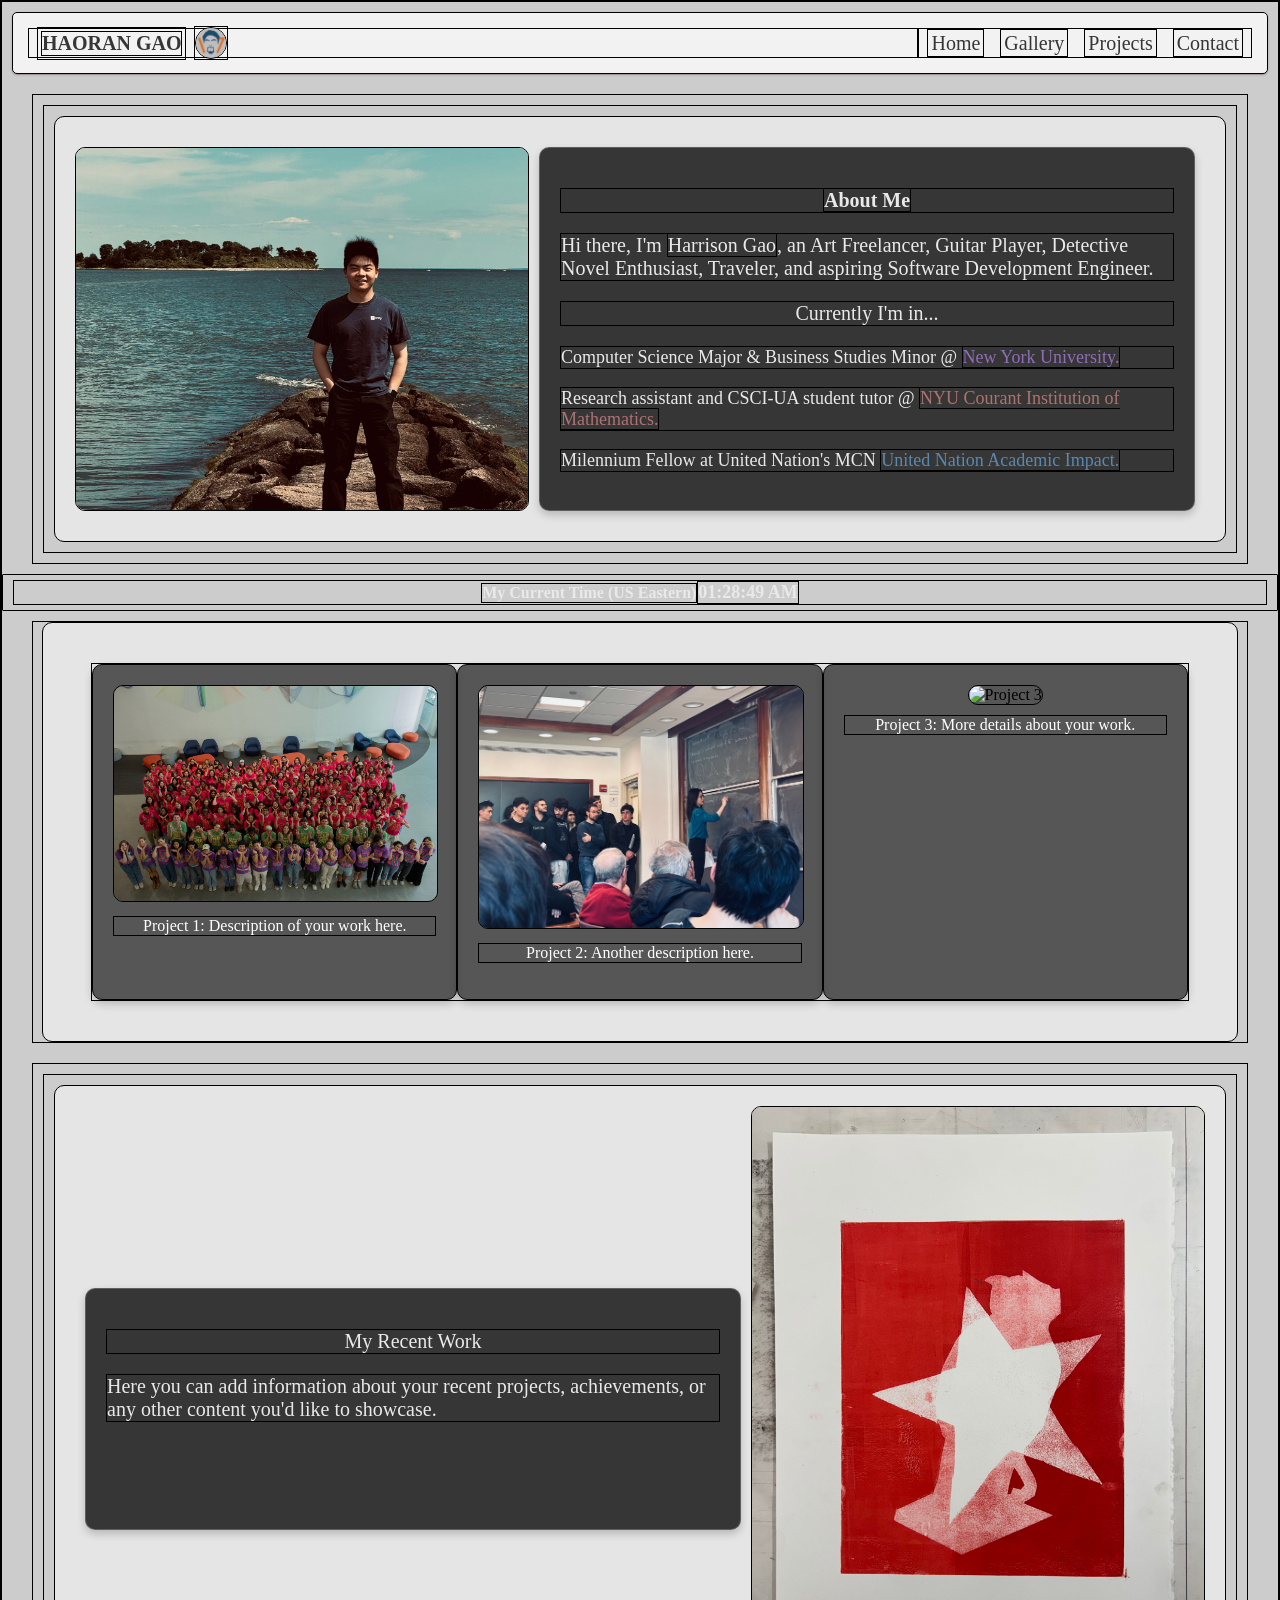
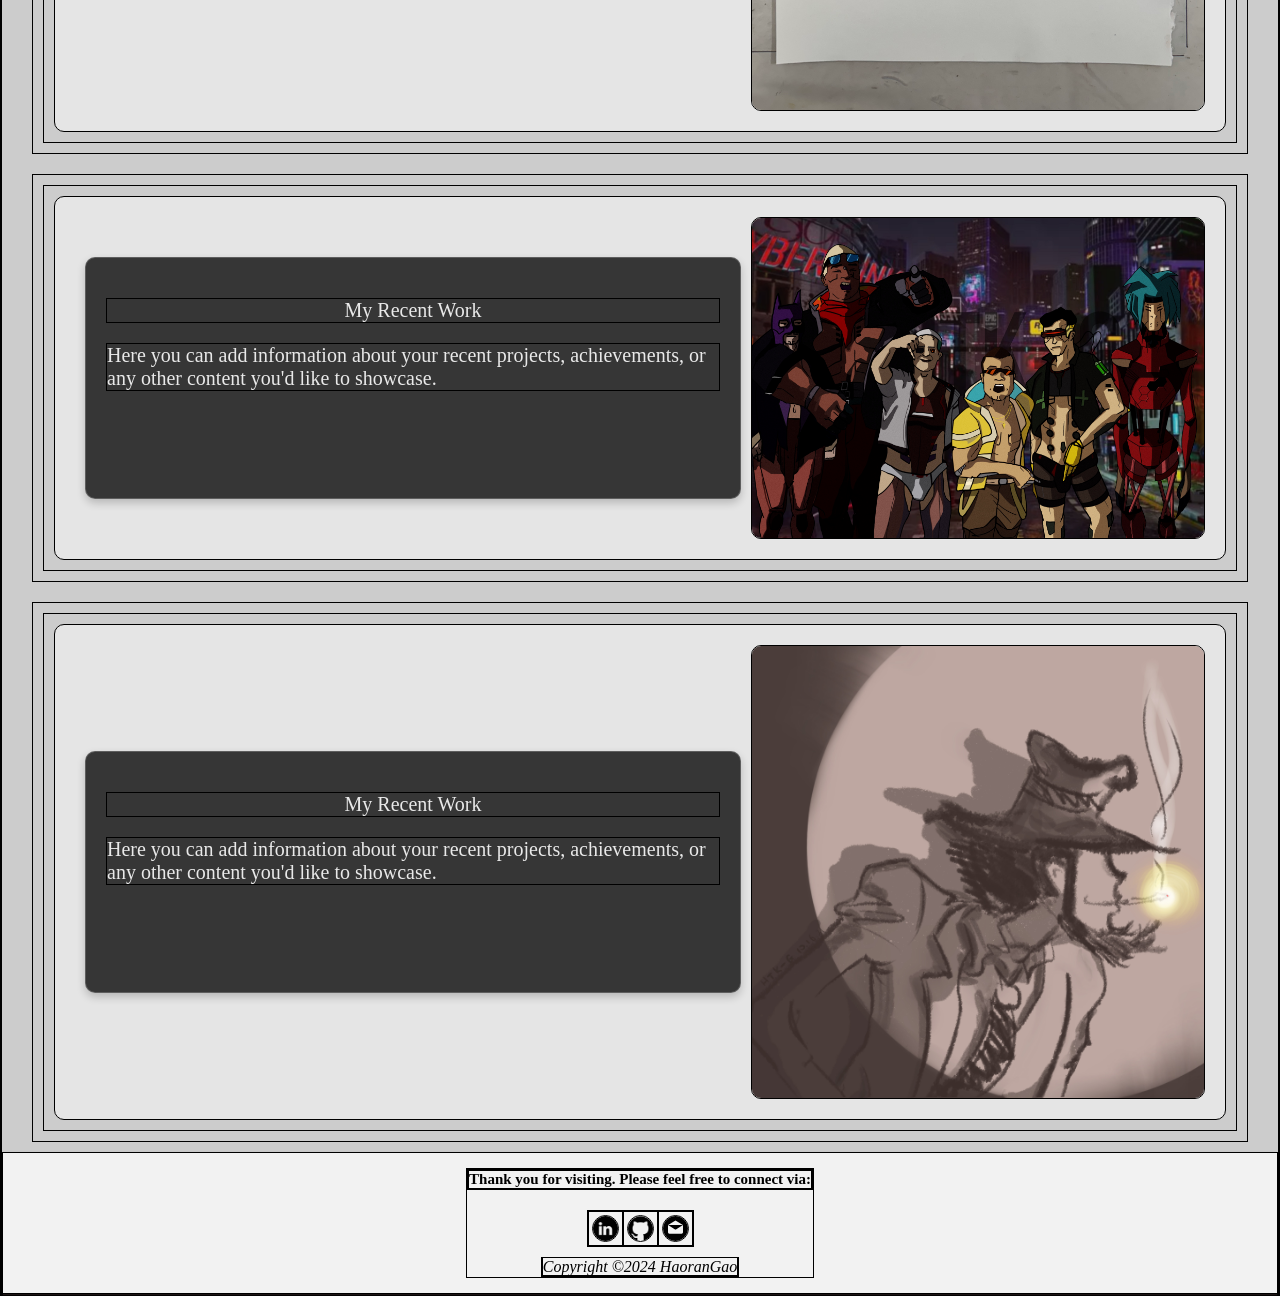
==== index.html @ ced47482 "first commit" ====
<!DOCTYPE html>
<html lang="en">
  <head>
    <meta charset="UTF-8" />
    <meta name="viewport" content="width=device-width, initial-scale=1.0" />
    <meta
      name="description"
      content="Explore the portfolio of Haoran Gao, a designer, developer, and artist with a passion for innovation and creativity."
    />
    <meta
      name="keywords"
      content="Haoran Gao, Web Design, Developer, Portfolio, Art, Technology"
    />
    <meta name="author" content="Harrison Gao" />
    <meta name="robots" content="index, follow" />
    <!-- Tells Google to index this page -->
    <title>HTK·浩然</title>
    <link rel="icon" href="assets/images/favicon.ico" />
    <link rel="stylesheet" href="CSS/style.css" />
    <script src="js/script.js" defer></script>
    <script type="application/ld+json">
      {
        "@context": "https://schema.org",
        "@type": "Person",
        "name": "Haoran Gao",
        "jobTitle": "Web Developer & Designer",
        "url": "https://yourwebsite.com",
        "sameAs": [
          "https://www.linkedin.com/in/harrisongao/",
          "https://github.com/HTK-G"
        ]
      }
    </script>
  </head>

  <!-- 网站主体，我用flex box来设计的，整体为 column排列 -->
  <body>
    <!-- 导航栏 -->
    <header class="flex topBar base shadow">
      <!-- profile picture + logo -->
      <div
        class="flex home"
        style="justify-content: flex-start; align-items: center"
      >
        <a class="nav mgr8 mgl8" href="index.html"><b>HAORAN GAO </b></a>
        <a href="index.html"
          ><img
            class="topIcon flex1"
            src="assets/images/logos/Navy.png"
            alt="HaoranGao Logo"
        /></a>
      </div>
      <!-- Navigation links -->
      <div class="hamburger" onclick="toggleMenu()">
        <span></span>
        <span></span>
        <span></span>
      </div>
      <div class="nav-links">
        <a class="nav mgl8 mgr8" href="index.html">Home</a>
        <!-- <a class="nav mgl8 mgr8" href="about.html">About</a> -->
        <a class="nav mgl8 mgr8" href="gallery.html">Gallery</a>
        <a class="nav mgl8 mgr8" href="project.html">Projects</a>
        <a class="nav mgl8 mgr8" onclick="location.href='#contact'">Contact</a>
      </div>
    </header>

    <!-- 主内容 -->
    <section class="flex1 content column" style="margin: 10px 30px 10px 30px">
      <!--横向列表-->
      <!-- Profile -->
      <div class="content-wrapper">
        <div class="profile-box" style="margin: 10px 10px; align-items: center">
          <img
            src="assets/images/profile_pictures/profileWarm.jpeg"
            alt="Harrison's Handsome Profile Photo"
            style=""
            loading="lazy"
          />

          <div
            class="text-box contentBase display shadow mgt8"
            style="background-color: rgba(45, 45, 45, 0.95)"
          >
            <p style="font-family: garamond; text-align: center">
              <strong>About Me</strong>
            </p>
            <p style="font-family: 'Times New Roman', Times, serif">
              Hi there, I'm
              <span style="font-family: cursive">Harrison Gao</span>, an Art
              Freelancer, Guitar Player, Detective Novel Enthusiast, Traveler,
              and aspiring Software Development Engineer.
            </p>
            <p style="font-family: garamond; text-align: center">
              Currently I'm in...
            </p>
            <p
              style="
                font-family: 'Times New Roman', Times, serif;
                font-size: 18px;
              "
            >
              Computer Science Major & Business Studies Minor @
              <a
                href="https://cs.nyu.edu/home/index.html"
                style="
                  color: rgba(197, 143, 255, 0.622);
                  font-family: Garamond;
                  text-decoration: none;
                "
                target="_blank"
                >New York University.</a
              >
            </p>
            <p
              style="
                font-family: 'Times New Roman', Times, serif;
                font-size: 18px;
              "
            >
              Research assistant and CSCI-UA student tutor @
              <a
                href="https://cims.nyu.edu/dynamic/"
                style="
                  color: rgba(245, 151, 151, 0.622);
                  font-family: Garamond;
                  text-decoration: none;
                "
                target="_blank"
                >NYU Courant Institution of Mathematics.</a
              >
            </p>
            <p
              style="
                font-family: 'Times New Roman', Times, serif;
                font-size: 18px;
              "
            >
              Milennium Fellow at United Nation's MCN
              <a
                href="https://www.millenniumfellows.org/fellow/2024/nyu/haoran-gao"
                style="
                  color: rgba(107, 188, 251, 0.623);
                  font-family: Garamond;
                  text-decoration: none;
                "
                target="_blank"
                >United Nation Academic Impact.</a
              >
            </p>
          </div>
        </div>
      </div>
    </section>
    <!-- 我的时间显示 -->
    <section class="time-section">
      <p>
        <strong>My Current Time (US Eastern)</strong>
        <span id="current-time"> Loading...</span>
      </p>
    </section>
    <!-- 横向展示 -->
    <section class="flex1 content column" style="margin: 10px 30px 10px 30px">
      <div
        class="content-wrapper flex"
        style="
          width: 95%;
          max-width: 1200px;
          margin: 0 auto;
          padding: 20px;
          background-color: rgba(255, 255, 255, 0.5);
          border-radius: 10px;
        "
      >
        <div class="three-section-container">
          <div class="section-box">
            <img src="assets/images/projects/IMG_2985.JPG" alt="Project 1" />
            <p>Project 1: Description of your work here.</p>
          </div>
          <div class="section-box">
            <img src="assets/images/projects/IMG_6498.jpeg" alt="Project 2" />
            <p>Project 2: Another description here.</p>
          </div>
          <div class="section-box">
            <img
              src="assets/images/profile_pictures/IMG_5471.jpeg"
              alt="Project 3"
            />
            <p>Project 3: More details about your work.</p>
          </div>
        </div>
      </div>
    </section>

    <section class="flex1 content column" style="margin: 10px 30px 10px 30px">
      <!-- New flex box -->
      <div class="content-wrapper">
        <div class="profile-box" style="margin: 10px 10px; align-items: center">
          <div
            class="contentBase display shadow mgt8"
            style="background-color: rgba(45, 45, 45, 0.95)"
          >
            <p style="font-family: garamond; text-align: center">
              My Recent Work
            </p>
            <p style="font-family: 'Times New Roman', Times, serif">
              Here you can add information about your recent projects,
              achievements, or any other content you'd like to showcase.
            </p>
          </div>
          <img
            src="assets/images/artwork/IMG_6521.jpeg"
            alt="Project Image"
            style="order: 2"
          />
          <!-- /* This puts the image on the right side */  -->
        </div>
      </div>
    </section>

    <section class="flex1 content column" style="margin: 10px 30px 10px 30px">
      <!-- New flex box -->
      <div class="content-wrapper">
        <div class="profile-box" style="margin: 10px 10px; align-items: center">
          <div
            class="contentBase display shadow mgt8"
            style="background-color: rgba(45, 45, 45, 0.95)"
          >
            <p style="font-family: garamond; text-align: center">
              My Recent Work
            </p>
            <p style="font-family: 'Times New Roman', Times, serif">
              Here you can add information about your recent projects,
              achievements, or any other content you'd like to showcase.
            </p>
          </div>
          <img
            src="assets/images/artwork/《赛博贵物：狠活行者》.jpg"
            alt="Project Image"
            style="order: 2"
          />
          <!-- /* This puts the image on the right side */  -->
        </div>
      </div>
    </section>

    <section class="flex1 content column" style="margin: 10px 30px 10px 30px">
      <!-- New flex box -->
      <div class="content-wrapper">
        <div class="profile-box" style="margin: 10px 10px; align-items: center">
          <div
            class="contentBase display shadow mgt8"
            style="background-color: rgba(45, 45, 45, 0.95)"
          >
            <p style="font-family: garamond; text-align: center">
              My Recent Work
            </p>
            <p style="font-family: 'Times New Roman', Times, serif">
              Here you can add information about your recent projects,
              achievements, or any other content you'd like to showcase.
            </p>
          </div>
          <img
            src="assets/images/artwork/Romantic.jpg"
            alt="Project Image"
            style="order: 2"
          />
          <!-- /* This puts the image on the right side */  -->
        </div>
      </div>
    </section>

    <!-- bottom display area -->
    <section
      class="flex1 flex footer base shadow"
      style="border-radius: 0; height: 100px; justify-content: center"
      id="contact"
    >
      <!-- 底部栏中间区 -->
      <div
        class="flex column"
        style="justify-content: center; align-items: center"
      >
        <div class="flex" style="align-self: center; margin-bottom: 10px">
          <b style="font-size: 15px"
            >Thank you for visiting. Please feel free to connect via:</b
          >
        </div>
        <!-- profile picture + logo -->
        <div
          class="flex"
          style="justify-content: center; align-items: center; margin: 10px"
        >
          <a
            style="display: inline-block"
            href="https://www.linkedin.com/in/harrisongao/"
            target="_blank"
          >
            <img
              class="flex topIcon"
              style="width: 25px; align-self: center; margin: 3px"
              src="assets/images/icons/linkedin.png"
              alt="a"
            />
          </a>
          <a
            style="display: inline-block"
            href="https://github.com/HTK-G"
            target="_blank"
          >
            <img
              class="flex topIcon"
              style="width: 25px; align-self: center; margin: 3px"
              src="assets/images/icons/github.png"
              alt="a"
            />
          </a>
          <a style="display: inline-block" href="mailto:hg2655@nyu.edu"
            ><img
              class="flex topIcon"
              style="width: 25px; align-self: center; margin: 3px"
              src="assets/images/icons/email.svg"
              alt="email"
          /></a>
        </div>
        <div><i>Copyright ©2024 HaoranGao</i></div>
      </div>
    </section>

    <!-- Add this script at the end of the body tag -->
  </body>
</html>
---- CSS/style.css ----
/*  */
    * {
    border: 1px black solid;
    }

    /* GLOBAL STYLES
      These affect the entire website:
      - Sets up the background image
      - Makes sure the page takes up full height
      - Sets basic background color */
    body {

        display: flex;
        flex-direction: column;
        background-image: url("../assets/images/backgroundImages/blackGrey.jpg");
        background-color: rgb(0,0,0, 0.2);
        background-blend-mode: overlay;
        background-size: cover;
        background-attachment: fixed;
        margin: 0;
        padding: 0;
        display: flex;
        flex-direction: column;
        min-height: 100vh;
    }
    /* FOOTER STYLES
    Bottom section of the page:
    - Container sizing
    - Positioning
    - Spacing for footer content */
    .footer {
        padding: 15px; /* Reduced from 30px */
        height: 86px; /* Reduced by 14% from original 100px */
        z-index: 1;
        margin-top: auto;
    }

    .flex {
      display: flex;
    }

    .flex1 {
      flex: 1;
    }

    .column {
      flex-direction: column;
    }

    .topBar {
      margin-top: 25px auto;
      margin: 10px;
      padding: 15px;
      height: 30px;
      z-index: 2;
      border-radius: 10px;
    }

    .topBar::-webkit-scrollbar {
      display: none;
    }

    .topIcon {
      display: flex;
      align-self: center;
      width: 30px;
      border-radius: 50px;
    }

    .mgl8 {
      margin-left: 8px;
    }

    .mgr8 {
      margin-right: 8px;
    }

    .nav {
      display: flex;
      text-decoration: none;
      align-items: center;
      color: rgb(54, 54, 54);
      font-size: 20px;
      padding: 3px;
      font-family: rubik;
    }

    .nav:hover {
      color: #e7e7e7;
      background-color: rgb(56, 56, 56);
      border-radius: 5px;
    }

    .home {
      flex: 1;
      text-decoration: none;
      align-items: center;
    }

    /* MAIN CONTENT AREA STYLES
      Styles for the main page content:
      - Content container
      - Display cards
      - Scrolling behavior */
    .content::-webkit-scrollbar {
      display: none;
    }

    .shadow {
      box-shadow: rgba(144, 103, 103, 0.2) 0px 2px 1px -1px,
        rgb(0 0 0/14%) 0px 1px 1px 0px, rgb(0 0 0/12%) 0px 1px 3px 0px;
    }

    .base {
      background-color: rgba(255, 255, 255, 0.74);
      border-radius: 5px;
    }
    .contentBase {
      background-color: rgba(255, 255, 255, 0.5);
      border-radius: 5px;
    }

    .display {
      margin: 10px;
    }

    /* Profile Section Fixes */
    .content-wrapper {
      display: flex;
      justify-content: center;
      align-items: center;
      height: auto; /* Allow it to grow */
      margin: 10px; /* Adjust the margin as needed */
    }

    .profile-box {
        display: flex;
        align-items: center;
        justify-content: space-between;
        width: 95%;
        max-width: 1200px;
        margin: 0 auto;
        padding: 20px;
        background-color: rgba(255, 255, 255, 0.5);
        border-radius: 10px;
    }
    
    .profile-box img {
        width: 40%; /* 4:6 ratio */
        border-radius: 10px;
    }
    
    .profile-box .text-box {
        width: 60%; /* 4:6 ratio */
        padding: 20px;
        background-color: rgba(50, 50, 50, 0.8);
        color: white;
        border-radius: 10px;
        border: 1px solid rgba(255, 255, 255, 0.2);
        box-shadow: 0 4px 8px rgba(0, 0, 0, 0.2);
    }
    

    .profile-box div {
      flex-grow: 1;
      padding: 20px;
      background-color: rgba(50, 50, 50, 0.8);
      color: white;
      border-radius: 10px;
      border: 1px solid rgba(255, 255, 255, 0.2);
      box-shadow: 0 4px 8px rgba(0, 0, 0, 0.2);
      min-height: 200px;
      text-align: left;
    }

    .profile-box p {
      color: rgb(233, 233, 233);
      font-family: Arial, sans-serif;
      font-size: 20px;
    }

    /* Media Queries */
    @media (max-width: 768px) {
      .profile-box {
        flex-direction: column;
        width: 100%;
      }

      .profile-box img {
        width: 45vw;
        margin-right: 5px;
        margin-bottom: 5px;
      }

      .profile-box div {
        padding: 10px;
        text-align: center;
      }

      .profile-box p {
        font-size: 4vw;
      }
    }

    /* Hamburger Menu Styles */
    .hamburger {
      display: none;
      flex-direction: column;
      cursor: pointer;
      padding: 5px;
      margin-right: 15px;
    }

    .hamburger span {
      background: #363636;
      height: 3px;
      width: 25px;
      margin: 2px 0;
      border-radius: 2px;
      transition: all 0.3s ease;
    }

    .nav-links {
      display: flex;
      transition: all 0.3s ease-in-out;
    }

    /* Mobile Responsive Styles */
    /* HAMBURGER MENU STYLES
      Mobile navigation controls:
      - The three-line menu icon
      - Animation for menu open/close
      - Dropdown menu appearance */
    @media screen and (max-width: 768px) {
      .hamburger {
        display: flex;
      }

      .nav-links {
        display: none;
        position: absolute;
        top: 60px;
        right: 10px;
        flex-direction: column;
        background: rgba(255, 255, 255, 0.95);
        padding: 10px;
        border-radius: 5px;
        box-shadow: 0 2px 5px rgba(0, 0, 0, 0.2);
      }

      .nav-links.active {
        display: flex;
      }

      .nav-links a {
        margin: 5px 0;
      }

      /* Animation for hamburger menu */
      .hamburger.active span:nth-child(1) {
        transform: rotate(45deg) translate(5px, 5px);
      }

      .hamburger.active span:nth-child(2) {
        opacity: 0;
      }

      .hamburger.active span:nth-child(3) {
        transform: rotate(-45deg) translate(5px, -5px);
      }
    }



    .three-section-container {
        display: flex;
        justify-content: space-between;
        width: 95%;
        max-width: 1200px;
        margin: 20px auto;
    }
    
    .section-box {
        width: 32%; /* Evenly distributed in the row */
        background-color: rgba(50, 50, 50, 0.8);
        padding: 20px;
        text-align: center;
        border-radius: 10px;
        box-shadow: 0 4px 8px rgba(0, 0, 0, 0.2);
    }
    
    .section-box img {
        width: 100%;
        max-width: 100%;
        height: auto;
        border-radius: 10px;
    }
    
    .section-box p {
        margin-top: 10px;
        font-size: 16px;
        color: #fff;
    }


/* Time display */
    .time-section {
        text-align: center;
        padding: 5px 10px;
        margin-top: 0px;
        border-radius: 1px;
        color: rgb(233, 233, 233);
        font-size: 18px;
    }
    .time-section p {
        display: flex;
        align-items: center;
        justify-content: center;
        font-size: 16px;
        margin: 0;
    }
    
    #current-time {
        font-size: 18px;
        font-weight: bold;
    }
    
    img {
        max-width: 100%; /* Prevent oversized images */
        height: auto;
    }
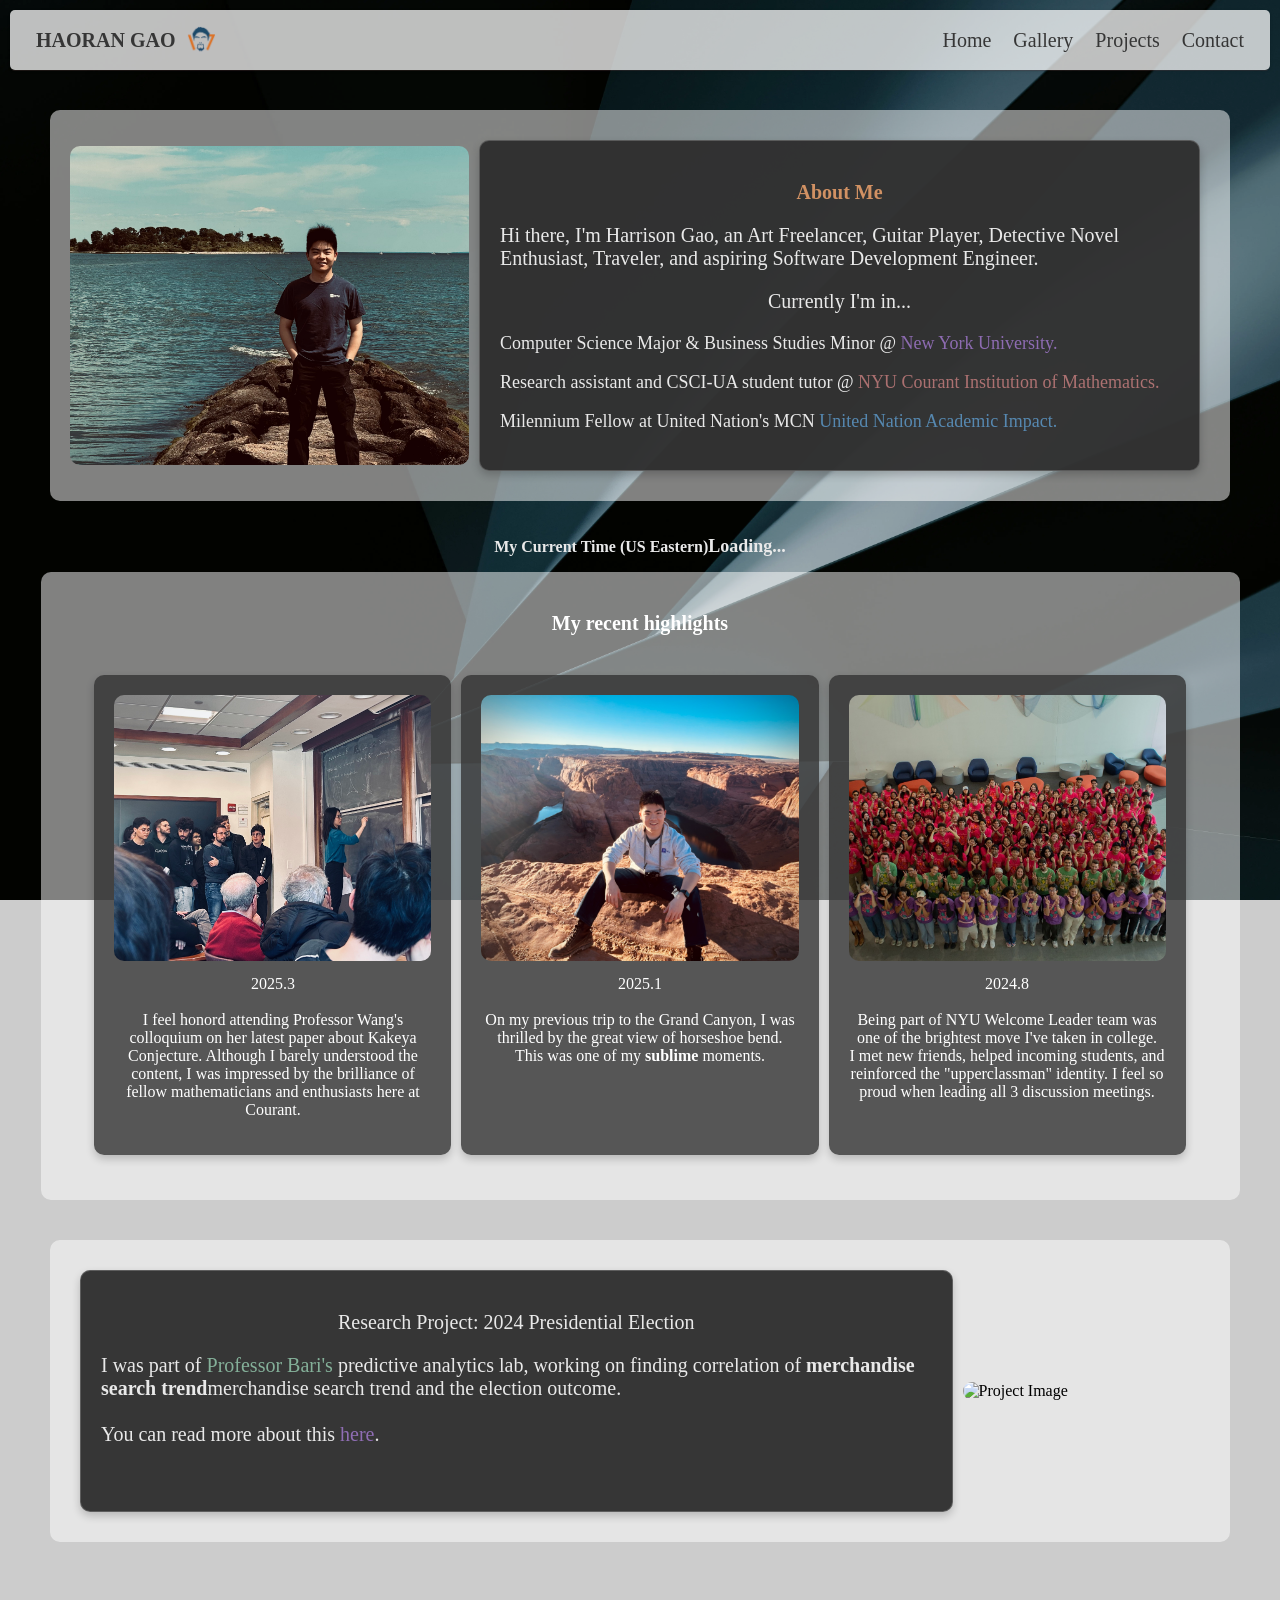
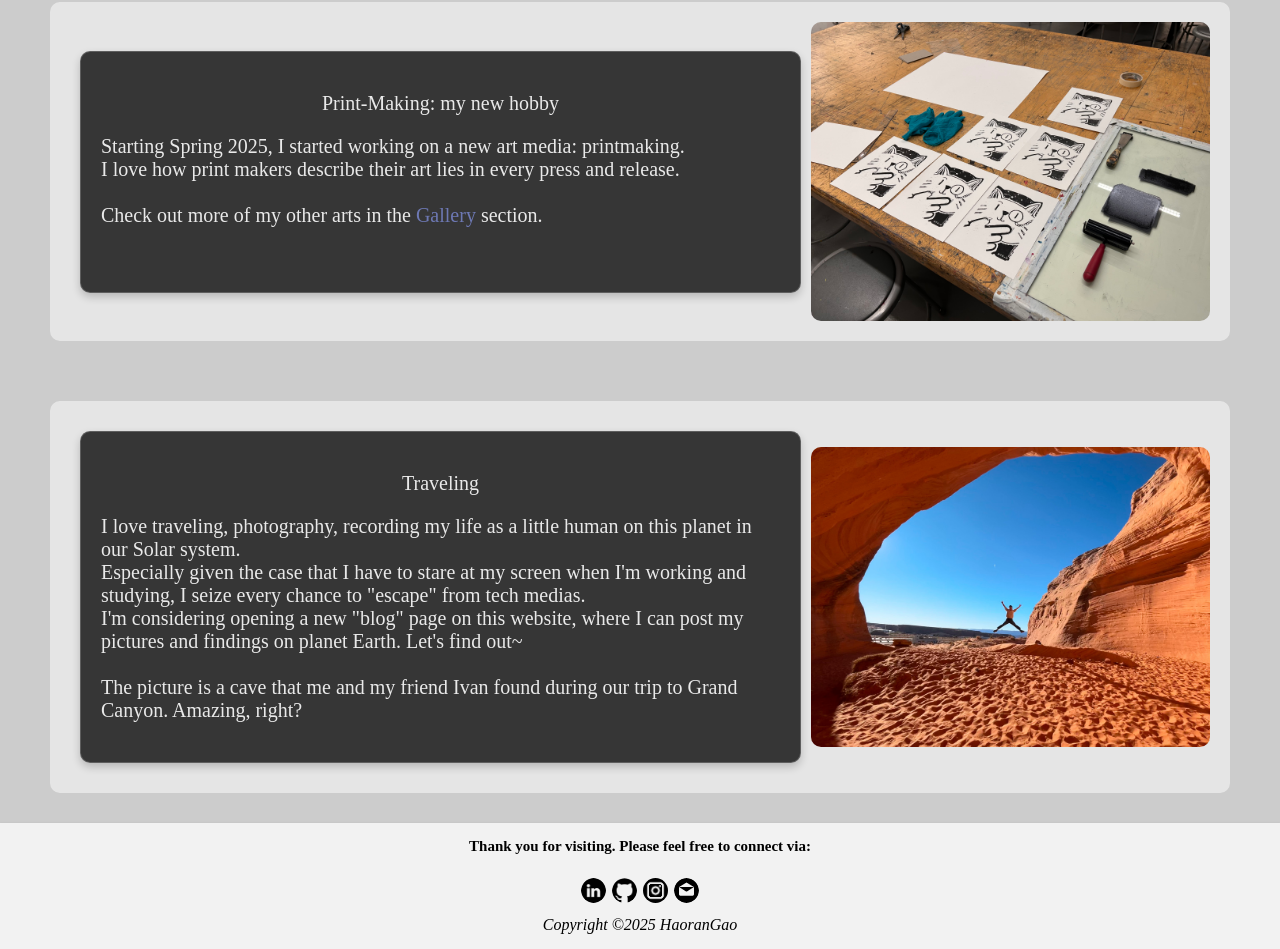
==== commit 5dd9cb59: "initial commit" ====
--- a/index.html
+++ b/index.html
@@ -14,21 +14,26 @@
     <meta name="author" content="Harrison Gao" />
     <meta name="robots" content="index, follow" />
     <!-- Tells Google to index this page -->
-    <title>HTK·浩然</title>
+    <title>Harrison高</title>
     <link rel="icon" href="assets/images/favicon.ico" />
     <link rel="stylesheet" href="CSS/style.css" />
-    <script src="js/script.js" defer></script>
+    <script src="script.js" defer></script>
+
     <script type="application/ld+json">
       {
         "@context": "https://schema.org",
         "@type": "Person",
-        "name": "Haoran Gao",
+        "name": "Harrison Gao",
         "jobTitle": "Web Developer & Designer",
         "url": "https://yourwebsite.com",
         "sameAs": [
           "https://www.linkedin.com/in/harrisongao/",
-          "https://github.com/HTK-G"
-        ]
+          "https://github.com/HTK-G",
+          "https://www.instagram.com/htk_harrison/"
+        ],
+        "alumniOf": "New York University",
+        "knowsAbout": ["Web Development", "Design", "Programming", "Art"],
+        "image": "https://yourwebsite.com/assets/images/profile_pictures/profileWarm.jpeg"
       }
     </script>
   </head>
@@ -67,8 +72,7 @@
 
     <!-- 主内容 -->
     <section class="flex1 content column" style="margin: 10px 30px 10px 30px">
-      <!--横向列表-->
-      <!-- Profile -->
+      <!-- 大Profile -->
       <div class="content-wrapper">
         <div class="profile-box" style="margin: 10px 10px; align-items: center">
           <img
@@ -82,7 +86,13 @@
             class="text-box contentBase display shadow mgt8"
             style="background-color: rgba(45, 45, 45, 0.95)"
           >
-            <p style="font-family: garamond; text-align: center">
+            <p
+              style="
+                font-family: garamond;
+                text-align: center;
+                color: rgb(209, 145, 99);
+              "
+            >
               <strong>About Me</strong>
             </p>
             <p style="font-family: 'Times New Roman', Times, serif">
@@ -159,39 +169,51 @@
         <span id="current-time"> Loading...</span>
       </p>
     </section>
+
     <!-- 横向展示 -->
     <section class="flex1 content column" style="margin: 10px 30px 10px 30px">
-      <div
-        class="content-wrapper flex"
-        style="
-          width: 95%;
-          max-width: 1200px;
-          margin: 0 auto;
-          padding: 20px;
-          background-color: rgba(255, 255, 255, 0.5);
-          border-radius: 10px;
-        "
-      >
+      <div class="section-wrapper">
+        <p class="highlight-title"><strong>My recent highlights</strong></p>
         <div class="three-section-container">
           <div class="section-box">
-            <img src="assets/images/projects/IMG_2985.JPG" alt="Project 1" />
-            <p>Project 1: Description of your work here.</p>
-          </div>
-          <div class="section-box">
-            <img src="assets/images/projects/IMG_6498.jpeg" alt="Project 2" />
-            <p>Project 2: Another description here.</p>
+            <img src="assets/images/highlights/WangHong.jpeg" alt="Project 1" />
+            <p>
+              2025.3 <br /><br />
+              I feel honord attending Professor Wang's colloquium on her latest
+              paper about Kakeya Conjecture. Although I barely understood the
+              content, I was impressed by the brilliance of fellow
+              mathematicians and enthusiasts here at Courant.
+            </p>
           </div>
           <div class="section-box">
             <img
-              src="assets/images/profile_pictures/IMG_5471.jpeg"
+              src="assets/images/highlights/horseshoeHandsome.jpeg"
+              alt="Project 2"
+            />
+            <p>
+              2025.1 <br /><br />On my previous trip to the Grand Canyon, I was
+              thrilled by the great view of horseshoe bend. <br />
+              This was one of my <strong>sublime</strong> moments.
+            </p>
+          </div>
+          <div class="section-box">
+            <img
+              src="assets/images/highlights/NYUwelcome.jpeg"
               alt="Project 3"
             />
-            <p>Project 3: More details about your work.</p>
-          </div>
-        </div>
-      </div>
-    </section>
-
+            <p>
+              2024.8 <br /><br />
+              Being part of NYU Welcome Leader team was one of the brightest
+              move I've taken in college. <br />
+              I met new friends, helped incoming students, and reinforced the
+              "upperclassman" identity. I feel so proud when leading all 3
+              discussion meetings.
+            </p>
+          </div>
+        </div>
+      </div>
+    </section>
+    <!-- 展示1 -->
     <section class="flex1 content column" style="margin: 10px 30px 10px 30px">
       <!-- New flex box -->
       <div class="content-wrapper">
@@ -201,15 +223,38 @@
             style="background-color: rgba(45, 45, 45, 0.95)"
           >
             <p style="font-family: garamond; text-align: center">
-              My Recent Work
+              Research Project: 2024 Presidential Election
             </p>
             <p style="font-family: 'Times New Roman', Times, serif">
-              Here you can add information about your recent projects,
-              achievements, or any other content you'd like to showcase.
+              I was part of
+              <a
+                href="https://www.anassebari.com/"
+                style="
+                  color: rgba(179, 250, 214, 0.622);
+                  font-family: 'Times New Roman';
+                  text-decoration: none;
+                "
+                target="_blank"
+                >Professor Bari's</a
+              >
+              predictive analytics lab, working on finding correlation of
+              <strong>merchandise search trend</strong>merchandise search trend
+              and the election outcome. <br />
+              <br />You can read more about this
+              <a
+                href="https://www.nyu.edu/about/news-publications/news/2024/october/yard-signs--hats--and-shirts-online-searches-show-division-in-pr.html"
+                style="
+                  color: rgba(197, 143, 255, 0.622);
+                  font-family: 'Times New Roman';
+                  text-decoration: none;
+                "
+                target="_blank"
+                >here</a
+              >.
             </p>
           </div>
           <img
-            src="assets/images/artwork/IMG_6521.jpeg"
+            src="assets/images/highlights/meetingSmile.jpg"
             alt="Project Image"
             style="order: 2"
           />
@@ -217,7 +262,7 @@
         </div>
       </div>
     </section>
-
+    <!-- 展示2 -->
     <section class="flex1 content column" style="margin: 10px 30px 10px 30px">
       <!-- New flex box -->
       <div class="content-wrapper">
@@ -227,15 +272,29 @@
             style="background-color: rgba(45, 45, 45, 0.95)"
           >
             <p style="font-family: garamond; text-align: center">
-              My Recent Work
+              Print-Making: my new hobby
             </p>
             <p style="font-family: 'Times New Roman', Times, serif">
-              Here you can add information about your recent projects,
-              achievements, or any other content you'd like to showcase.
+              Starting Spring 2025, I started working on a new art media:
+              printmaking. <br />
+              I love how print makers describe their art lies in every press and
+              release. <br />
+              <br />Check out more of my other arts in the
+              <a
+                href="gallery.html"
+                style="
+                  color: rgba(143, 160, 255, 0.622);
+                  font-family: 'Times New Roman';
+                  text-decoration: none;
+                "
+                target=""
+                >Gallery</a
+              >
+              section.
             </p>
           </div>
           <img
-            src="assets/images/artwork/《赛博贵物：狠活行者》.jpg"
+            src="assets/images/artwork/makingCat.jpeg"
             alt="Project Image"
             style="order: 2"
           />
@@ -243,7 +302,7 @@
         </div>
       </div>
     </section>
-
+    <!-- 展示3 -->
     <section class="flex1 content column" style="margin: 10px 30px 10px 30px">
       <!-- New flex box -->
       <div class="content-wrapper">
@@ -252,16 +311,23 @@
             class="contentBase display shadow mgt8"
             style="background-color: rgba(45, 45, 45, 0.95)"
           >
-            <p style="font-family: garamond; text-align: center">
-              My Recent Work
-            </p>
+            <p style="font-family: garamond; text-align: center">Traveling</p>
             <p style="font-family: 'Times New Roman', Times, serif">
-              Here you can add information about your recent projects,
-              achievements, or any other content you'd like to showcase.
+              I love traveling, photography, recording my life as a little human
+              on this planet in our Solar system.
+              <br />
+              Especially given the case that I have to stare at my screen when
+              I'm working and studying, I seize every chance to "escape" from
+              tech medias. <br />
+              I'm considering opening a new "blog" page on this website, where I
+              can post my pictures and findings on planet Earth. Let's find out~
+              <br />
+              <br />The picture is a cave that me and my friend Ivan found
+              during our trip to Grand Canyon. Amazing, right?
             </p>
           </div>
           <img
-            src="assets/images/artwork/Romantic.jpg"
+            src="assets/images/highlights/jump.jpeg"
             alt="Project Image"
             style="order: 2"
           />
@@ -315,6 +381,18 @@
               alt="a"
             />
           </a>
+          <a
+            style="display: inline-block"
+            href="https://www.instagram.com/htk_harrison/"
+            target="_blank"
+          >
+            <img
+              class="flex topIcon"
+              style="width: 25px; align-self: center; margin: 3px"
+              src="assets/images/icons/ins.png"
+              alt="a"
+            />
+          </a>
           <a style="display: inline-block" href="mailto:hg2655@nyu.edu"
             ><img
               class="flex topIcon"
@@ -323,7 +401,7 @@
               alt="email"
           /></a>
         </div>
-        <div><i>Copyright ©2024 HaoranGao</i></div>
+        <div><i>Copyright ©2025 HaoranGao</i></div>
       </div>
     </section>
 
--- a/CSS/style.css
+++ b/CSS/style.css
@@ -1,8 +1,8 @@
 
     /*  */
-    * {
+    /* * {
     border: 1px black solid;
-    }
+    } */
 
     /* GLOBAL STYLES
       These affect the entire website:
@@ -13,7 +13,7 @@
 
         display: flex;
         flex-direction: column;
-        background-image: url("../assets/images/backgroundImages/blackGrey.jpg");
+        background-image: url("../assets/images/backgroundImages/blackGrey.webp");
         background-color: rgb(0,0,0, 0.2);
         background-blend-mode: overlay;
         background-size: cover;
@@ -147,7 +147,8 @@
     }
     
     .profile-box img {
-        width: 40%; /* 4:6 ratio */
+        object-fit: cover;
+        width: 35%; /* 4:6 ratio */
         border-radius: 10px;
     }
     
@@ -277,30 +278,55 @@
         display: flex;
         justify-content: space-between;
         width: 95%;
-        max-width: 1200px;
+        max-width: 1300px;
         margin: 20px auto;
     }
     
     .section-box {
-        width: 32%; /* Evenly distributed in the row */
+        width: 33%; /* Evenly distributed in the row */
         background-color: rgba(50, 50, 50, 0.8);
         padding: 20px;
         text-align: center;
         border-radius: 10px;
         box-shadow: 0 4px 8px rgba(0, 0, 0, 0.2);
+        margin: 5px;
     }
     
     .section-box img {
-        width: 100%;
-        max-width: 100%;
-        height: auto;
-        border-radius: 10px;
-    }
+        width: 100%;  /* Ensure images take full width */
+        height: 266px; /* Set a fixed height for uniform display */
+        object-fit: cover; /* Ensures the image fills the box without distortion */
+        border-radius: 10px;
+    }
+    
     
     .section-box p {
         margin-top: 10px;
         font-size: 16px;
         color: #fff;
+        text-align: center;
+    }
+/* 和profile wrapper类似 */
+    .section-wrapper{
+        display: flex;
+        align-items: center;
+        flex-direction: column;
+        justify-content: space-between;
+        width: 95%;
+        max-width: 1266px;
+        margin: 0 auto;
+        padding: 20px;
+        background-color: rgba(255, 255, 255, 0.5);
+        border-radius: 10px;
+    }
+    
+    .highlight-title {
+        font:bold;
+        text-align: center;
+        font-size: 20px;
+        font-weight: bold;
+        color: rgb(255, 255, 255);
+        margin-bottom: 15px;
     }
 
 
@@ -330,5 +356,10 @@
         max-width: 100%; /* Prevent oversized images */
         height: auto;
     }
+
+    .rainbow-text {
+        background-image: linear-gradient(to left, violet, indigo, blue, green, yellow, orange, red);   -webkit-background-clip: text;
+        color: transparent;
+      }
     
     
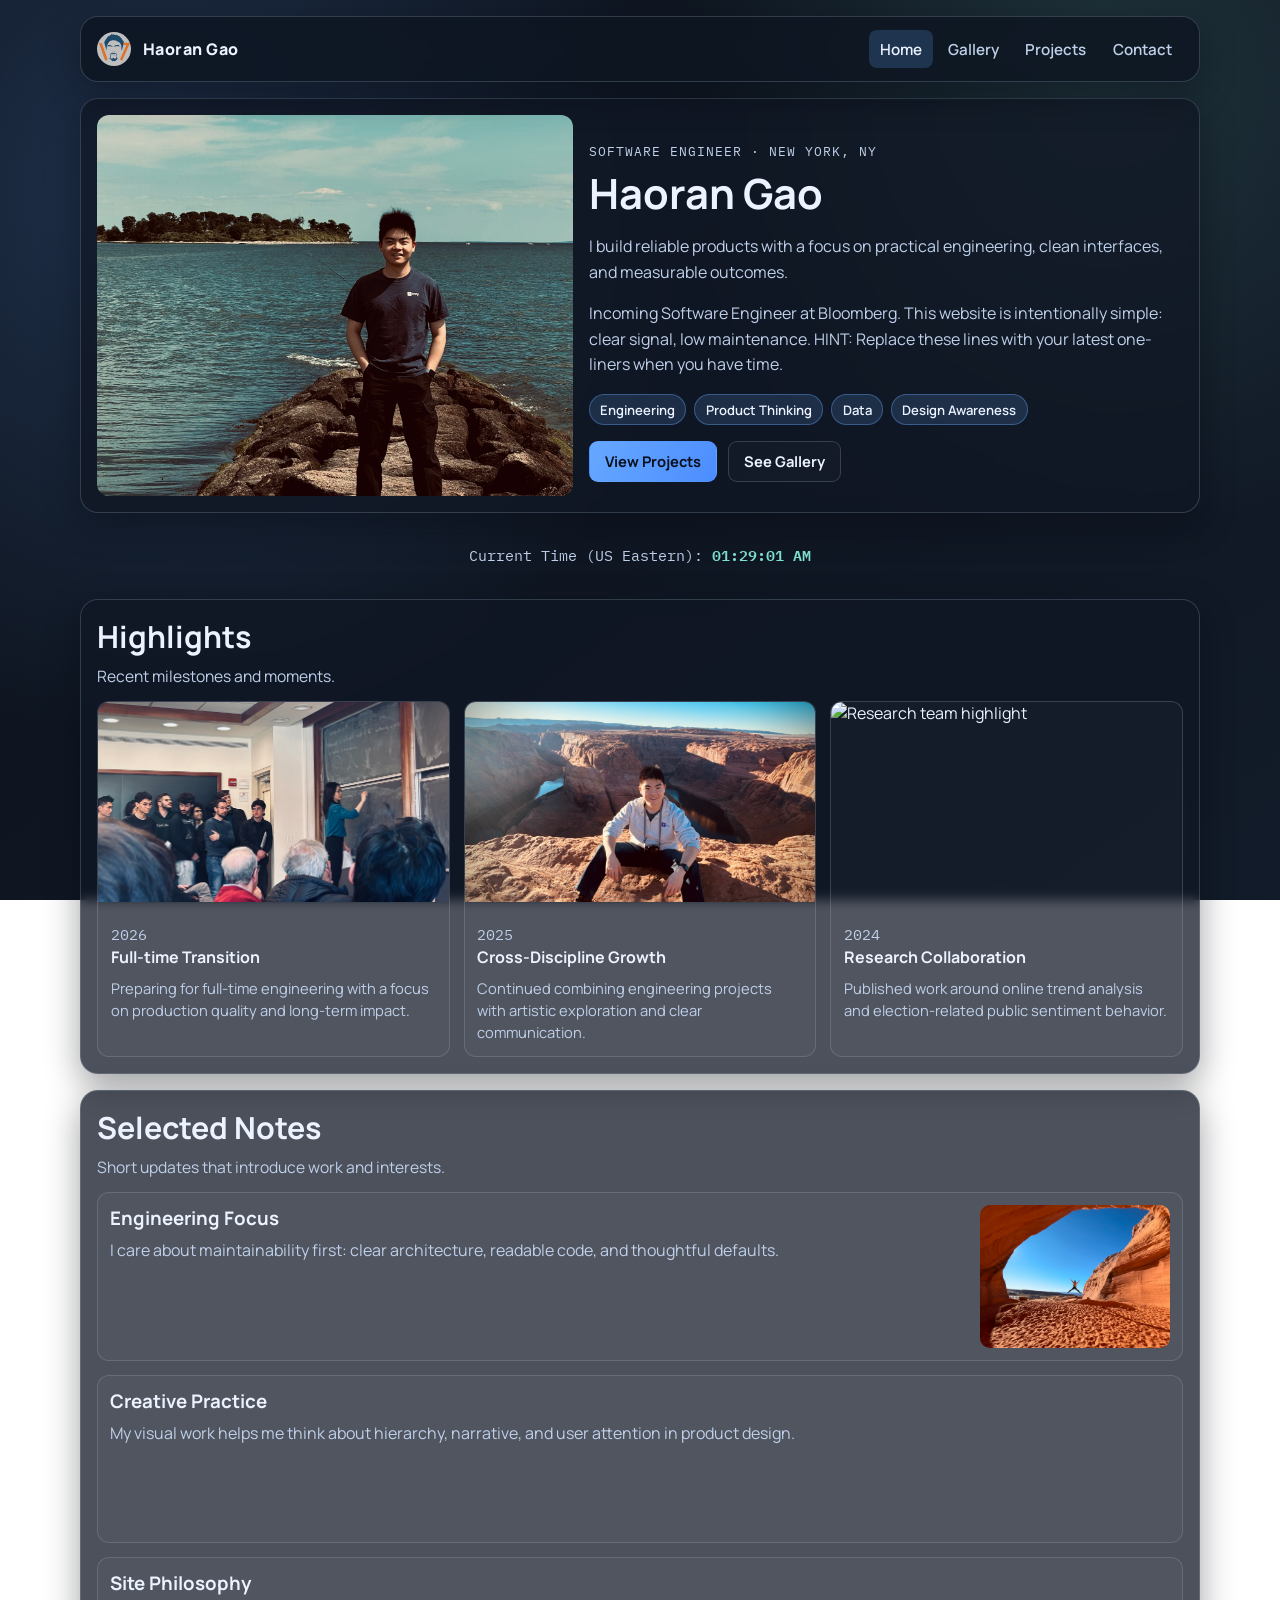
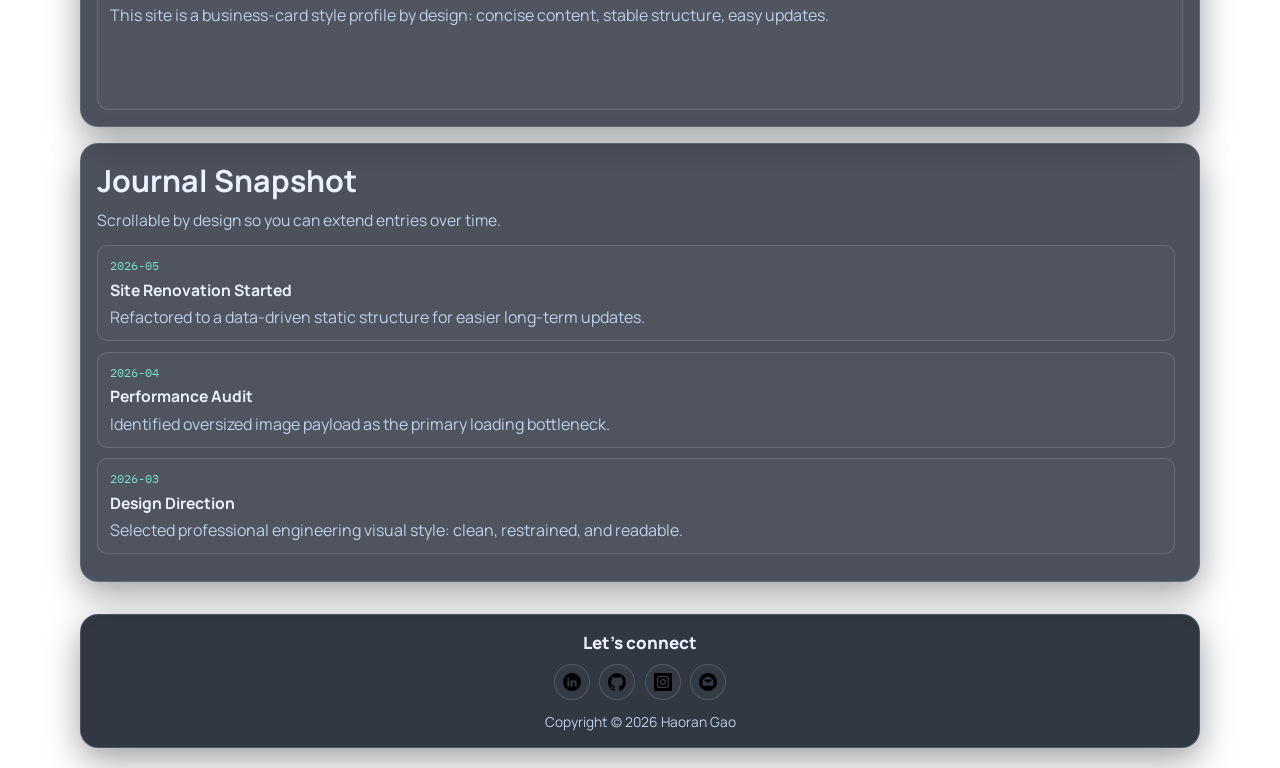
==== commit da594cfb: "Refactor site to professional data-driven static architecture" ====
--- a/index.html
+++ b/index.html
@@ -5,406 +5,87 @@
     <meta name="viewport" content="width=device-width, initial-scale=1.0" />
     <meta
       name="description"
-      content="Explore the portfolio of Haoran Gao, a designer, developer, and artist with a passion for innovation and creativity."
+      content="Haoran Gao's personal website: software engineer, builder, and artist."
     />
     <meta
       name="keywords"
-      content="Haoran Gao, Web Design, Developer, Portfolio, Art, Technology"
+      content="Haoran Gao, Software Engineer, Portfolio, Bloomberg, Projects"
     />
-    <meta name="author" content="Harrison Gao" />
+    <meta name="author" content="Haoran Gao" />
     <meta name="robots" content="index, follow" />
-    <!-- Tells Google to index this page -->
-    <title>Harrison高</title>
+    <title>Haoran Gao | Software Engineer</title>
     <link rel="icon" href="assets/images/favicon.ico" />
+    <link rel="preconnect" href="https://fonts.googleapis.com" />
+    <link rel="preconnect" href="https://fonts.gstatic.com" crossorigin />
+    <link
+      href="https://fonts.googleapis.com/css2?family=Manrope:wght@400;500;600;700;800&family=IBM+Plex+Mono:wght@400;500&display=swap"
+      rel="stylesheet"
+    />
     <link rel="stylesheet" href="CSS/style.css" />
-    <script src="script.js" defer></script>
+    <script src="js/site-data.js" defer></script>
+    <script src="js/script.js" defer></script>
+    <script id="schema-data" type="application/ld+json"></script>
+  </head>
+  <body data-page="home">
+    <header class="site-header glass-panel" aria-label="Main navigation">
+      <a class="brand" href="index.html">
+        <img src="assets/images/logos/Navy.png" alt="Haoran Gao logo" />
+        <span>Haoran Gao</span>
+      </a>
 
-    <script type="application/ld+json">
-      {
-        "@context": "https://schema.org",
-        "@type": "Person",
-        "name": "Harrison Gao",
-        "jobTitle": "Web Developer & Designer",
-        "url": "https://yourwebsite.com",
-        "sameAs": [
-          "https://www.linkedin.com/in/harrisongao/",
-          "https://github.com/HTK-G",
-          "https://www.instagram.com/htk_harrison/"
-        ],
-        "alumniOf": "New York University",
-        "knowsAbout": ["Web Development", "Design", "Programming", "Art"],
-        "image": "https://yourwebsite.com/assets/images/profile_pictures/profileWarm.jpeg"
-      }
-    </script>
-  </head>
-
-  <!-- 网站主体，我用flex box来设计的，整体为 column排列 -->
-  <body>
-    <!-- 导航栏 -->
-    <header class="flex topBar base shadow">
-      <!-- profile picture + logo -->
-      <div
-        class="flex home"
-        style="justify-content: flex-start; align-items: center"
-      >
-        <a class="nav mgr8 mgl8" href="index.html"><b>HAORAN GAO </b></a>
-        <a href="index.html"
-          ><img
-            class="topIcon flex1"
-            src="assets/images/logos/Navy.png"
-            alt="HaoranGao Logo"
-        /></a>
-      </div>
-      <!-- Navigation links -->
-      <div class="hamburger" onclick="toggleMenu()">
+      <button class="hamburger" aria-label="Toggle menu" aria-expanded="false">
         <span></span>
         <span></span>
         <span></span>
-      </div>
-      <div class="nav-links">
-        <a class="nav mgl8 mgr8" href="index.html">Home</a>
-        <!-- <a class="nav mgl8 mgr8" href="about.html">About</a> -->
-        <a class="nav mgl8 mgr8" href="gallery.html">Gallery</a>
-        <a class="nav mgl8 mgr8" href="project.html">Projects</a>
-        <a class="nav mgl8 mgr8" onclick="location.href='#contact'">Contact</a>
-      </div>
+      </button>
+
+      <nav class="nav-links" aria-label="Primary">
+        <a class="nav-link active" href="index.html">Home</a>
+        <a class="nav-link" href="gallery.html">Gallery</a>
+        <a class="nav-link" href="project.html">Projects</a>
+        <a class="nav-link" href="#contact">Contact</a>
+      </nav>
     </header>
 
-    <!-- 主内容 -->
-    <section class="flex1 content column" style="margin: 10px 30px 10px 30px">
-      <!-- 大Profile -->
-      <div class="content-wrapper">
-        <div class="profile-box" style="margin: 10px 10px; align-items: center">
-          <img
-            src="assets/images/profile_pictures/profileWarm.jpeg"
-            alt="Harrison's Handsome Profile Photo"
-            style=""
-            loading="lazy"
-          />
+    <main class="page-shell">
+      <section class="hero panel" id="home-hero"></section>
 
-          <div
-            class="text-box contentBase display shadow mgt8"
-            style="background-color: rgba(45, 45, 45, 0.95)"
-          >
-            <p
-              style="
-                font-family: garamond;
-                text-align: center;
-                color: rgb(209, 145, 99);
-              "
-            >
-              <strong>About Me</strong>
-            </p>
-            <p style="font-family: 'Times New Roman', Times, serif">
-              Hi there, I'm
-              <span style="font-family: cursive">Harrison Gao</span>, an Art
-              Freelancer, Guitar Player, Detective Novel Enthusiast, Traveler,
-              and aspiring Software Development Engineer.
-            </p>
-            <p style="font-family: garamond; text-align: center">
-              Currently I'm in...
-            </p>
-            <p
-              style="
-                font-family: 'Times New Roman', Times, serif;
-                font-size: 18px;
-              "
-            >
-              Computer Science Major & Business Studies Minor @
-              <a
-                href="https://cs.nyu.edu/home/index.html"
-                style="
-                  color: rgba(197, 143, 255, 0.622);
-                  font-family: Garamond;
-                  text-decoration: none;
-                "
-                target="_blank"
-                >New York University.</a
-              >
-            </p>
-            <p
-              style="
-                font-family: 'Times New Roman', Times, serif;
-                font-size: 18px;
-              "
-            >
-              Research assistant and CSCI-UA student tutor @
-              <a
-                href="https://cims.nyu.edu/dynamic/"
-                style="
-                  color: rgba(245, 151, 151, 0.622);
-                  font-family: Garamond;
-                  text-decoration: none;
-                "
-                target="_blank"
-                >NYU Courant Institution of Mathematics.</a
-              >
-            </p>
-            <p
-              style="
-                font-family: 'Times New Roman', Times, serif;
-                font-size: 18px;
-              "
-            >
-              Milennium Fellow at United Nation's MCN
-              <a
-                href="https://www.millenniumfellows.org/fellow/2024/nyu/haoran-gao"
-                style="
-                  color: rgba(107, 188, 251, 0.623);
-                  font-family: Garamond;
-                  text-decoration: none;
-                "
-                target="_blank"
-                >United Nation Academic Impact.</a
-              >
-            </p>
-          </div>
+      <section class="time-band" aria-label="Current time">
+        <p>
+          Current Time (US Eastern):
+          <span id="current-time">Loading...</span>
+        </p>
+      </section>
+
+      <section class="panel">
+        <div class="section-head">
+          <h2>Highlights</h2>
+          <p>Recent milestones and moments.</p>
         </div>
-      </div>
-    </section>
-    <!-- 我的时间显示 -->
-    <section class="time-section">
-      <p>
-        <strong>My Current Time (US Eastern)</strong>
-        <span id="current-time"> Loading...</span>
-      </p>
-    </section>
+        <div class="card-grid" id="home-highlights-grid"></div>
+      </section>
 
-    <!-- 横向展示 -->
-    <section class="flex1 content column" style="margin: 10px 30px 10px 30px">
-      <div class="section-wrapper">
-        <p class="highlight-title"><strong>My recent highlights</strong></p>
-        <div class="three-section-container">
-          <div class="section-box">
-            <img src="assets/images/highlights/WangHong.jpeg" alt="Project 1" />
-            <p>
-              2025.3 <br /><br />
-              I feel honord attending Professor Wang's colloquium on her latest
-              paper about Kakeya Conjecture. Although I barely understood the
-              content, I was impressed by the brilliance of fellow
-              mathematicians and enthusiasts here at Courant.
-            </p>
-          </div>
-          <div class="section-box">
-            <img
-              src="assets/images/highlights/horseshoeHandsome.jpeg"
-              alt="Project 2"
-            />
-            <p>
-              2025.1 <br /><br />On my previous trip to the Grand Canyon, I was
-              thrilled by the great view of horseshoe bend. <br />
-              This was one of my <strong>sublime</strong> moments.
-            </p>
-          </div>
-          <div class="section-box">
-            <img
-              src="assets/images/highlights/NYUwelcome.jpeg"
-              alt="Project 3"
-            />
-            <p>
-              2024.8 <br /><br />
-              Being part of NYU Welcome Leader team was one of the brightest
-              move I've taken in college. <br />
-              I met new friends, helped incoming students, and reinforced the
-              "upperclassman" identity. I feel so proud when leading all 3
-              discussion meetings.
-            </p>
-          </div>
+      <section class="panel">
+        <div class="section-head">
+          <h2>Selected Notes</h2>
+          <p>Short updates that introduce work and interests.</p>
         </div>
-      </div>
-    </section>
-    <!-- 展示1 -->
-    <section class="flex1 content column" style="margin: 10px 30px 10px 30px">
-      <!-- New flex box -->
-      <div class="content-wrapper">
-        <div class="profile-box" style="margin: 10px 10px; align-items: center">
-          <div
-            class="contentBase display shadow mgt8"
-            style="background-color: rgba(45, 45, 45, 0.95)"
-          >
-            <p style="font-family: garamond; text-align: center">
-              Research Project: 2024 Presidential Election
-            </p>
-            <p style="font-family: 'Times New Roman', Times, serif">
-              I was part of
-              <a
-                href="https://www.anassebari.com/"
-                style="
-                  color: rgba(179, 250, 214, 0.622);
-                  font-family: 'Times New Roman';
-                  text-decoration: none;
-                "
-                target="_blank"
-                >Professor Bari's</a
-              >
-              predictive analytics lab, working on finding correlation of
-              <strong>merchandise search trend</strong>merchandise search trend
-              and the election outcome. <br />
-              <br />You can read more about this
-              <a
-                href="https://www.nyu.edu/about/news-publications/news/2024/october/yard-signs--hats--and-shirts-online-searches-show-division-in-pr.html"
-                style="
-                  color: rgba(197, 143, 255, 0.622);
-                  font-family: 'Times New Roman';
-                  text-decoration: none;
-                "
-                target="_blank"
-                >here</a
-              >.
-            </p>
-          </div>
-          <img
-            src="assets/images/highlights/meetingSmile.jpg"
-            alt="Project Image"
-            style="order: 2"
-          />
-          <!-- /* This puts the image on the right side */  -->
+        <div class="stack-list" id="home-featured-list"></div>
+      </section>
+
+      <section class="panel" id="journal">
+        <div class="section-head">
+          <h2>Journal Snapshot</h2>
+          <p>Scrollable by design so you can extend entries over time.</p>
         </div>
-      </div>
-    </section>
-    <!-- 展示2 -->
-    <section class="flex1 content column" style="margin: 10px 30px 10px 30px">
-      <!-- New flex box -->
-      <div class="content-wrapper">
-        <div class="profile-box" style="margin: 10px 10px; align-items: center">
-          <div
-            class="contentBase display shadow mgt8"
-            style="background-color: rgba(45, 45, 45, 0.95)"
-          >
-            <p style="font-family: garamond; text-align: center">
-              Print-Making: my new hobby
-            </p>
-            <p style="font-family: 'Times New Roman', Times, serif">
-              Starting Spring 2025, I started working on a new art media:
-              printmaking. <br />
-              I love how print makers describe their art lies in every press and
-              release. <br />
-              <br />Check out more of my other arts in the
-              <a
-                href="gallery.html"
-                style="
-                  color: rgba(143, 160, 255, 0.622);
-                  font-family: 'Times New Roman';
-                  text-decoration: none;
-                "
-                target=""
-                >Gallery</a
-              >
-              section.
-            </p>
-          </div>
-          <img
-            src="assets/images/artwork/makingCat.jpeg"
-            alt="Project Image"
-            style="order: 2"
-          />
-          <!-- /* This puts the image on the right side */  -->
-        </div>
-      </div>
-    </section>
-    <!-- 展示3 -->
-    <section class="flex1 content column" style="margin: 10px 30px 10px 30px">
-      <!-- New flex box -->
-      <div class="content-wrapper">
-        <div class="profile-box" style="margin: 10px 10px; align-items: center">
-          <div
-            class="contentBase display shadow mgt8"
-            style="background-color: rgba(45, 45, 45, 0.95)"
-          >
-            <p style="font-family: garamond; text-align: center">Traveling</p>
-            <p style="font-family: 'Times New Roman', Times, serif">
-              I love traveling, photography, recording my life as a little human
-              on this planet in our Solar system.
-              <br />
-              Especially given the case that I have to stare at my screen when
-              I'm working and studying, I seize every chance to "escape" from
-              tech medias. <br />
-              I'm considering opening a new "blog" page on this website, where I
-              can post my pictures and findings on planet Earth. Let's find out~
-              <br />
-              <br />The picture is a cave that me and my friend Ivan found
-              during our trip to Grand Canyon. Amazing, right?
-            </p>
-          </div>
-          <img
-            src="assets/images/highlights/jump.jpeg"
-            alt="Project Image"
-            style="order: 2"
-          />
-          <!-- /* This puts the image on the right side */  -->
-        </div>
-      </div>
-    </section>
+        <div class="journal-scroll" id="journal-entries"></div>
+      </section>
+    </main>
 
-    <!-- bottom display area -->
-    <section
-      class="flex1 flex footer base shadow"
-      style="border-radius: 0; height: 100px; justify-content: center"
-      id="contact"
-    >
-      <!-- 底部栏中间区 -->
-      <div
-        class="flex column"
-        style="justify-content: center; align-items: center"
-      >
-        <div class="flex" style="align-self: center; margin-bottom: 10px">
-          <b style="font-size: 15px"
-            >Thank you for visiting. Please feel free to connect via:</b
-          >
-        </div>
-        <!-- profile picture + logo -->
-        <div
-          class="flex"
-          style="justify-content: center; align-items: center; margin: 10px"
-        >
-          <a
-            style="display: inline-block"
-            href="https://www.linkedin.com/in/harrisongao/"
-            target="_blank"
-          >
-            <img
-              class="flex topIcon"
-              style="width: 25px; align-self: center; margin: 3px"
-              src="assets/images/icons/linkedin.png"
-              alt="a"
-            />
-          </a>
-          <a
-            style="display: inline-block"
-            href="https://github.com/HTK-G"
-            target="_blank"
-          >
-            <img
-              class="flex topIcon"
-              style="width: 25px; align-self: center; margin: 3px"
-              src="assets/images/icons/github.png"
-              alt="a"
-            />
-          </a>
-          <a
-            style="display: inline-block"
-            href="https://www.instagram.com/htk_harrison/"
-            target="_blank"
-          >
-            <img
-              class="flex topIcon"
-              style="width: 25px; align-self: center; margin: 3px"
-              src="assets/images/icons/ins.png"
-              alt="a"
-            />
-          </a>
-          <a style="display: inline-block" href="mailto:hg2655@nyu.edu"
-            ><img
-              class="flex topIcon"
-              style="width: 25px; align-self: center; margin: 3px"
-              src="assets/images/icons/email.svg"
-              alt="email"
-          /></a>
-        </div>
-        <div><i>Copyright ©2025 HaoranGao</i></div>
-      </div>
-    </section>
-
-    <!-- Add this script at the end of the body tag -->
+    <footer class="site-footer glass-panel" id="contact">
+      <p class="footer-title">Let's connect</p>
+      <div class="social-links" id="social-links"></div>
+      <p class="copyright">Copyright © <span id="copyright-year"></span> Haoran Gao</p>
+    </footer>
   </body>
 </html>
--- a/CSS/style.css
+++ b/CSS/style.css
@@ -1,365 +1,457 @@
-
-    /*  */
-    /* * {
-    border: 1px black solid;
-    } */
-
-    /* GLOBAL STYLES
-      These affect the entire website:
-      - Sets up the background image
-      - Makes sure the page takes up full height
-      - Sets basic background color */
-    body {
-
-        display: flex;
-        flex-direction: column;
-        background-image: url("../assets/images/backgroundImages/blackGrey.webp");
-        background-color: rgb(0,0,0, 0.2);
-        background-blend-mode: overlay;
-        background-size: cover;
-        background-attachment: fixed;
-        margin: 0;
-        padding: 0;
-        display: flex;
-        flex-direction: column;
-        min-height: 100vh;
-    }
-    /* FOOTER STYLES
-    Bottom section of the page:
-    - Container sizing
-    - Positioning
-    - Spacing for footer content */
-    .footer {
-        padding: 15px; /* Reduced from 30px */
-        height: 86px; /* Reduced by 14% from original 100px */
-        z-index: 1;
-        margin-top: auto;
-    }
-
-    .flex {
-      display: flex;
-    }
-
-    .flex1 {
-      flex: 1;
-    }
-
-    .column {
-      flex-direction: column;
-    }
-
-    .topBar {
-      margin-top: 25px auto;
-      margin: 10px;
-      padding: 15px;
-      height: 30px;
-      z-index: 2;
-      border-radius: 10px;
-    }
-
-    .topBar::-webkit-scrollbar {
-      display: none;
-    }
-
-    .topIcon {
-      display: flex;
-      align-self: center;
-      width: 30px;
-      border-radius: 50px;
-    }
-
-    .mgl8 {
-      margin-left: 8px;
-    }
-
-    .mgr8 {
-      margin-right: 8px;
-    }
-
-    .nav {
-      display: flex;
-      text-decoration: none;
-      align-items: center;
-      color: rgb(54, 54, 54);
-      font-size: 20px;
-      padding: 3px;
-      font-family: rubik;
-    }
-
-    .nav:hover {
-      color: #e7e7e7;
-      background-color: rgb(56, 56, 56);
-      border-radius: 5px;
-    }
-
-    .home {
-      flex: 1;
-      text-decoration: none;
-      align-items: center;
-    }
-
-    /* MAIN CONTENT AREA STYLES
-      Styles for the main page content:
-      - Content container
-      - Display cards
-      - Scrolling behavior */
-    .content::-webkit-scrollbar {
-      display: none;
-    }
-
-    .shadow {
-      box-shadow: rgba(144, 103, 103, 0.2) 0px 2px 1px -1px,
-        rgb(0 0 0/14%) 0px 1px 1px 0px, rgb(0 0 0/12%) 0px 1px 3px 0px;
-    }
-
-    .base {
-      background-color: rgba(255, 255, 255, 0.74);
-      border-radius: 5px;
-    }
-    .contentBase {
-      background-color: rgba(255, 255, 255, 0.5);
-      border-radius: 5px;
-    }
-
-    .display {
-      margin: 10px;
-    }
-
-    /* Profile Section Fixes */
-    .content-wrapper {
-      display: flex;
-      justify-content: center;
-      align-items: center;
-      height: auto; /* Allow it to grow */
-      margin: 10px; /* Adjust the margin as needed */
-    }
-
-    .profile-box {
-        display: flex;
-        align-items: center;
-        justify-content: space-between;
-        width: 95%;
-        max-width: 1200px;
-        margin: 0 auto;
-        padding: 20px;
-        background-color: rgba(255, 255, 255, 0.5);
-        border-radius: 10px;
-    }
-    
-    .profile-box img {
-        object-fit: cover;
-        width: 35%; /* 4:6 ratio */
-        border-radius: 10px;
-    }
-    
-    .profile-box .text-box {
-        width: 60%; /* 4:6 ratio */
-        padding: 20px;
-        background-color: rgba(50, 50, 50, 0.8);
-        color: white;
-        border-radius: 10px;
-        border: 1px solid rgba(255, 255, 255, 0.2);
-        box-shadow: 0 4px 8px rgba(0, 0, 0, 0.2);
-    }
-    
-
-    .profile-box div {
-      flex-grow: 1;
-      padding: 20px;
-      background-color: rgba(50, 50, 50, 0.8);
-      color: white;
-      border-radius: 10px;
-      border: 1px solid rgba(255, 255, 255, 0.2);
-      box-shadow: 0 4px 8px rgba(0, 0, 0, 0.2);
-      min-height: 200px;
-      text-align: left;
-    }
-
-    .profile-box p {
-      color: rgb(233, 233, 233);
-      font-family: Arial, sans-serif;
-      font-size: 20px;
-    }
-
-    /* Media Queries */
-    @media (max-width: 768px) {
-      .profile-box {
-        flex-direction: column;
-        width: 100%;
-      }
-
-      .profile-box img {
-        width: 45vw;
-        margin-right: 5px;
-        margin-bottom: 5px;
-      }
-
-      .profile-box div {
-        padding: 10px;
-        text-align: center;
-      }
-
-      .profile-box p {
-        font-size: 4vw;
-      }
-    }
-
-    /* Hamburger Menu Styles */
-    .hamburger {
-      display: none;
-      flex-direction: column;
-      cursor: pointer;
-      padding: 5px;
-      margin-right: 15px;
-    }
-
-    .hamburger span {
-      background: #363636;
-      height: 3px;
-      width: 25px;
-      margin: 2px 0;
-      border-radius: 2px;
-      transition: all 0.3s ease;
-    }
-
-    .nav-links {
-      display: flex;
-      transition: all 0.3s ease-in-out;
-    }
-
-    /* Mobile Responsive Styles */
-    /* HAMBURGER MENU STYLES
-      Mobile navigation controls:
-      - The three-line menu icon
-      - Animation for menu open/close
-      - Dropdown menu appearance */
-    @media screen and (max-width: 768px) {
-      .hamburger {
-        display: flex;
-      }
-
-      .nav-links {
-        display: none;
-        position: absolute;
-        top: 60px;
-        right: 10px;
-        flex-direction: column;
-        background: rgba(255, 255, 255, 0.95);
-        padding: 10px;
-        border-radius: 5px;
-        box-shadow: 0 2px 5px rgba(0, 0, 0, 0.2);
-      }
-
-      .nav-links.active {
-        display: flex;
-      }
-
-      .nav-links a {
-        margin: 5px 0;
-      }
-
-      /* Animation for hamburger menu */
-      .hamburger.active span:nth-child(1) {
-        transform: rotate(45deg) translate(5px, 5px);
-      }
-
-      .hamburger.active span:nth-child(2) {
-        opacity: 0;
-      }
-
-      .hamburger.active span:nth-child(3) {
-        transform: rotate(-45deg) translate(5px, -5px);
-      }
-    }
-
-
-
-    .three-section-container {
-        display: flex;
-        justify-content: space-between;
-        width: 95%;
-        max-width: 1300px;
-        margin: 20px auto;
-    }
-    
-    .section-box {
-        width: 33%; /* Evenly distributed in the row */
-        background-color: rgba(50, 50, 50, 0.8);
-        padding: 20px;
-        text-align: center;
-        border-radius: 10px;
-        box-shadow: 0 4px 8px rgba(0, 0, 0, 0.2);
-        margin: 5px;
-    }
-    
-    .section-box img {
-        width: 100%;  /* Ensure images take full width */
-        height: 266px; /* Set a fixed height for uniform display */
-        object-fit: cover; /* Ensures the image fills the box without distortion */
-        border-radius: 10px;
-    }
-    
-    
-    .section-box p {
-        margin-top: 10px;
-        font-size: 16px;
-        color: #fff;
-        text-align: center;
-    }
-/* 和profile wrapper类似 */
-    .section-wrapper{
-        display: flex;
-        align-items: center;
-        flex-direction: column;
-        justify-content: space-between;
-        width: 95%;
-        max-width: 1266px;
-        margin: 0 auto;
-        padding: 20px;
-        background-color: rgba(255, 255, 255, 0.5);
-        border-radius: 10px;
-    }
-    
-    .highlight-title {
-        font:bold;
-        text-align: center;
-        font-size: 20px;
-        font-weight: bold;
-        color: rgb(255, 255, 255);
-        margin-bottom: 15px;
-    }
-
-
-/* Time display */
-    .time-section {
-        text-align: center;
-        padding: 5px 10px;
-        margin-top: 0px;
-        border-radius: 1px;
-        color: rgb(233, 233, 233);
-        font-size: 18px;
-    }
-    .time-section p {
-        display: flex;
-        align-items: center;
-        justify-content: center;
-        font-size: 16px;
-        margin: 0;
-    }
-    
-    #current-time {
-        font-size: 18px;
-        font-weight: bold;
-    }
-    
-    img {
-        max-width: 100%; /* Prevent oversized images */
-        height: auto;
-    }
-
-    .rainbow-text {
-        background-image: linear-gradient(to left, violet, indigo, blue, green, yellow, orange, red);   -webkit-background-clip: text;
-        color: transparent;
-      }
-    
-    +:root {
+  --bg-0: #0c111b;
+  --bg-1: #121b29;
+  --panel: rgba(16, 23, 36, 0.75);
+  --panel-solid: #141f30;
+  --line: rgba(173, 194, 219, 0.22);
+  --text-0: #ecf2ff;
+  --text-1: #bfd0ea;
+  --accent: #66a8ff;
+  --accent-2: #7de2d1;
+  --radius-lg: 18px;
+  --radius-md: 12px;
+  --shadow: 0 12px 34px rgba(4, 9, 17, 0.38);
+  --max-width: 1120px;
+}
+
+* {
+  box-sizing: border-box;
+}
+
+html,
+body {
+  margin: 0;
+  padding: 0;
+}
+
+body {
+  min-height: 100vh;
+  color: var(--text-0);
+  font-family: "Manrope", "Segoe UI", sans-serif;
+  background:
+    radial-gradient(circle at 12% 20%, rgba(102, 168, 255, 0.2), transparent 42%),
+    radial-gradient(circle at 86% 8%, rgba(125, 226, 209, 0.14), transparent 34%),
+    linear-gradient(145deg, var(--bg-0), var(--bg-1));
+  background-attachment: fixed;
+}
+
+a {
+  color: inherit;
+  text-decoration: none;
+}
+
+.page-shell {
+  width: min(100% - 2rem, var(--max-width));
+  margin: 1rem auto 2rem;
+  display: grid;
+  gap: 1rem;
+}
+
+.glass-panel,
+.panel {
+  border: 1px solid var(--line);
+  border-radius: var(--radius-lg);
+  box-shadow: var(--shadow);
+}
+
+.site-header {
+  width: min(100% - 2rem, var(--max-width));
+  margin: 1rem auto;
+  padding: 0.8rem 1rem;
+  background: rgba(14, 22, 34, 0.85);
+  display: flex;
+  align-items: center;
+  gap: 0.8rem;
+  position: sticky;
+  top: 0.7rem;
+  z-index: 10;
+  backdrop-filter: blur(10px);
+}
+
+.brand {
+  display: inline-flex;
+  align-items: center;
+  gap: 0.75rem;
+  font-weight: 800;
+  font-size: 1rem;
+  letter-spacing: 0.03em;
+}
+
+.brand img {
+  width: 34px;
+  height: 34px;
+  border-radius: 50%;
+  object-fit: cover;
+}
+
+.nav-links {
+  margin-left: auto;
+  display: inline-flex;
+  align-items: center;
+  gap: 0.25rem;
+}
+
+.nav-link {
+  color: var(--text-1);
+  padding: 0.55rem 0.7rem;
+  border-radius: 8px;
+  font-size: 0.95rem;
+  font-weight: 600;
+}
+
+.nav-link:hover,
+.nav-link.active {
+  color: var(--text-0);
+  background: rgba(102, 168, 255, 0.2);
+}
+
+.hamburger {
+  display: none;
+  border: 0;
+  background: transparent;
+  padding: 0.3rem;
+  cursor: pointer;
+}
+
+.hamburger span {
+  display: block;
+  width: 24px;
+  height: 2px;
+  background: var(--text-0);
+  margin: 5px 0;
+  transition: transform 0.2s ease, opacity 0.2s ease;
+}
+
+.panel {
+  background: var(--panel);
+  padding: 1rem;
+  backdrop-filter: blur(6px);
+}
+
+.section-head {
+  margin-bottom: 0.9rem;
+}
+
+.section-head h1,
+.section-head h2 {
+  margin: 0;
+  font-size: clamp(1.25rem, 2.5vw, 1.9rem);
+}
+
+.section-head p {
+  margin: 0.5rem 0 0;
+  color: var(--text-1);
+  font-size: 0.98rem;
+}
+
+.hero {
+  display: grid;
+  gap: 1rem;
+  grid-template-columns: 1fr 1.25fr;
+  align-items: center;
+}
+
+.hero-image {
+  width: 100%;
+  max-height: 420px;
+  object-fit: cover;
+  border-radius: var(--radius-md);
+}
+
+.kicker {
+  font-family: "IBM Plex Mono", monospace;
+  text-transform: uppercase;
+  letter-spacing: 0.08em;
+  color: var(--accent-2);
+  font-size: 0.8rem;
+  margin-bottom: 0.5rem;
+}
+
+.hero h1 {
+  margin: 0;
+  line-height: 1.15;
+  font-size: clamp(1.6rem, 5vw, 2.6rem);
+}
+
+.hero p {
+  color: var(--text-1);
+  line-height: 1.6;
+}
+
+.tag-list {
+  display: flex;
+  flex-wrap: wrap;
+  gap: 0.5rem;
+  margin: 0.85rem 0;
+}
+
+.tag {
+  background: rgba(102, 168, 255, 0.16);
+  border: 1px solid rgba(102, 168, 255, 0.38);
+  padding: 0.35rem 0.65rem;
+  border-radius: 999px;
+  font-size: 0.82rem;
+  font-weight: 600;
+}
+
+.cta-row {
+  display: flex;
+  flex-wrap: wrap;
+  gap: 0.7rem;
+  margin-top: 1rem;
+}
+
+.btn {
+  display: inline-flex;
+  align-items: center;
+  justify-content: center;
+  padding: 0.58rem 0.95rem;
+  border-radius: 9px;
+  border: 1px solid transparent;
+  font-weight: 700;
+  font-size: 0.92rem;
+}
+
+.btn-primary {
+  background: linear-gradient(120deg, var(--accent), #4c8dff);
+  color: #09101e;
+}
+
+.btn-secondary {
+  background: rgba(255, 255, 255, 0.02);
+  border-color: var(--line);
+  color: var(--text-0);
+}
+
+.time-band {
+  width: min(100% - 2rem, var(--max-width));
+  margin: 0 auto;
+  text-align: center;
+  color: var(--text-1);
+  font-family: "IBM Plex Mono", monospace;
+  font-size: 0.92rem;
+}
+
+#current-time {
+  color: var(--accent-2);
+  font-weight: 600;
+}
+
+.card-grid {
+  display: grid;
+  grid-template-columns: repeat(3, minmax(0, 1fr));
+  gap: 0.85rem;
+}
+
+.card {
+  background: rgba(255, 255, 255, 0.025);
+  border: 1px solid var(--line);
+  border-radius: var(--radius-md);
+  overflow: hidden;
+}
+
+.card img {
+  width: 100%;
+  height: 200px;
+  object-fit: cover;
+  display: block;
+}
+
+.card-body {
+  padding: 0.8rem;
+}
+
+.card-meta {
+  color: var(--accent-2);
+  font-family: "IBM Plex Mono", monospace;
+  font-size: 0.75rem;
+  margin-bottom: 0.45rem;
+}
+
+.card h3 {
+  margin: 0;
+  font-size: 1rem;
+}
+
+.card p {
+  margin: 0.55rem 0 0;
+  color: var(--text-1);
+  font-size: 0.92rem;
+  line-height: 1.5;
+}
+
+.stack-list,
+.art-list {
+  display: grid;
+  gap: 0.85rem;
+}
+
+.stack-item {
+  display: grid;
+  grid-template-columns: minmax(0, 1fr) 190px;
+  gap: 0.75rem;
+  background: rgba(255, 255, 255, 0.025);
+  border: 1px solid var(--line);
+  border-radius: var(--radius-md);
+  padding: 0.75rem;
+}
+
+.stack-item img {
+  width: 100%;
+  height: 100%;
+  min-height: 120px;
+  max-height: 145px;
+  object-fit: cover;
+  border-radius: 10px;
+}
+
+.stack-item h3 {
+  margin: 0;
+}
+
+.stack-item p {
+  margin: 0.45rem 0 0;
+  color: var(--text-1);
+  line-height: 1.5;
+}
+
+.journal-scroll {
+  max-height: 320px;
+  overflow-y: auto;
+  padding-right: 0.5rem;
+  display: grid;
+  gap: 0.65rem;
+}
+
+.journal-scroll::-webkit-scrollbar {
+  width: 8px;
+}
+
+.journal-scroll::-webkit-scrollbar-thumb {
+  background: rgba(102, 168, 255, 0.32);
+  border-radius: 99px;
+}
+
+.journal-item {
+  border: 1px solid var(--line);
+  border-radius: 10px;
+  background: rgba(255, 255, 255, 0.02);
+  padding: 0.75rem;
+}
+
+.journal-item .date {
+  color: var(--accent-2);
+  font-family: "IBM Plex Mono", monospace;
+  font-size: 0.75rem;
+}
+
+.journal-item h3 {
+  margin: 0.35rem 0;
+  font-size: 0.98rem;
+}
+
+.journal-item p {
+  margin: 0;
+  color: var(--text-1);
+}
+
+.site-footer {
+  width: min(100% - 2rem, var(--max-width));
+  margin: 0 auto 1.2rem;
+  padding: 1rem;
+  background: rgba(14, 22, 34, 0.85);
+  text-align: center;
+}
+
+.footer-title {
+  margin: 0;
+  font-size: 1.06rem;
+  font-weight: 800;
+}
+
+.social-links {
+  margin-top: 0.65rem;
+  display: flex;
+  justify-content: center;
+  align-items: center;
+  gap: 0.6rem;
+}
+
+.social-links a {
+  width: 36px;
+  height: 36px;
+  display: inline-flex;
+  align-items: center;
+  justify-content: center;
+  border-radius: 50%;
+  border: 1px solid var(--line);
+  background: rgba(255, 255, 255, 0.02);
+}
+
+.social-links img {
+  width: 18px;
+  height: 18px;
+  object-fit: contain;
+}
+
+.copyright {
+  margin: 0.75rem 0 0;
+  color: var(--text-1);
+  font-size: 0.86rem;
+}
+
+@media (max-width: 980px) {
+  .card-grid {
+    grid-template-columns: repeat(2, minmax(0, 1fr));
+  }
+
+  .hero {
+    grid-template-columns: 1fr;
+  }
+
+  .hero-image {
+    max-height: 360px;
+  }
+}
+
+@media (max-width: 760px) {
+  .site-header {
+    padding: 0.65rem 0.8rem;
+  }
+
+  .hamburger {
+    display: inline-block;
+    margin-left: auto;
+  }
+
+  .nav-links {
+    display: none;
+    position: absolute;
+    top: calc(100% + 8px);
+    right: 0;
+    width: 200px;
+    margin-left: 0;
+    flex-direction: column;
+    align-items: stretch;
+    background: var(--panel-solid);
+    border: 1px solid var(--line);
+    border-radius: 12px;
+    padding: 0.35rem;
+  }
+
+  .nav-links.active {
+    display: flex;
+  }
+
+  .card-grid {
+    grid-template-columns: 1fr;
+  }
+
+  .stack-item {
+    grid-template-columns: 1fr;
+  }
+
+  .stack-item img {
+    max-height: 220px;
+  }
+}
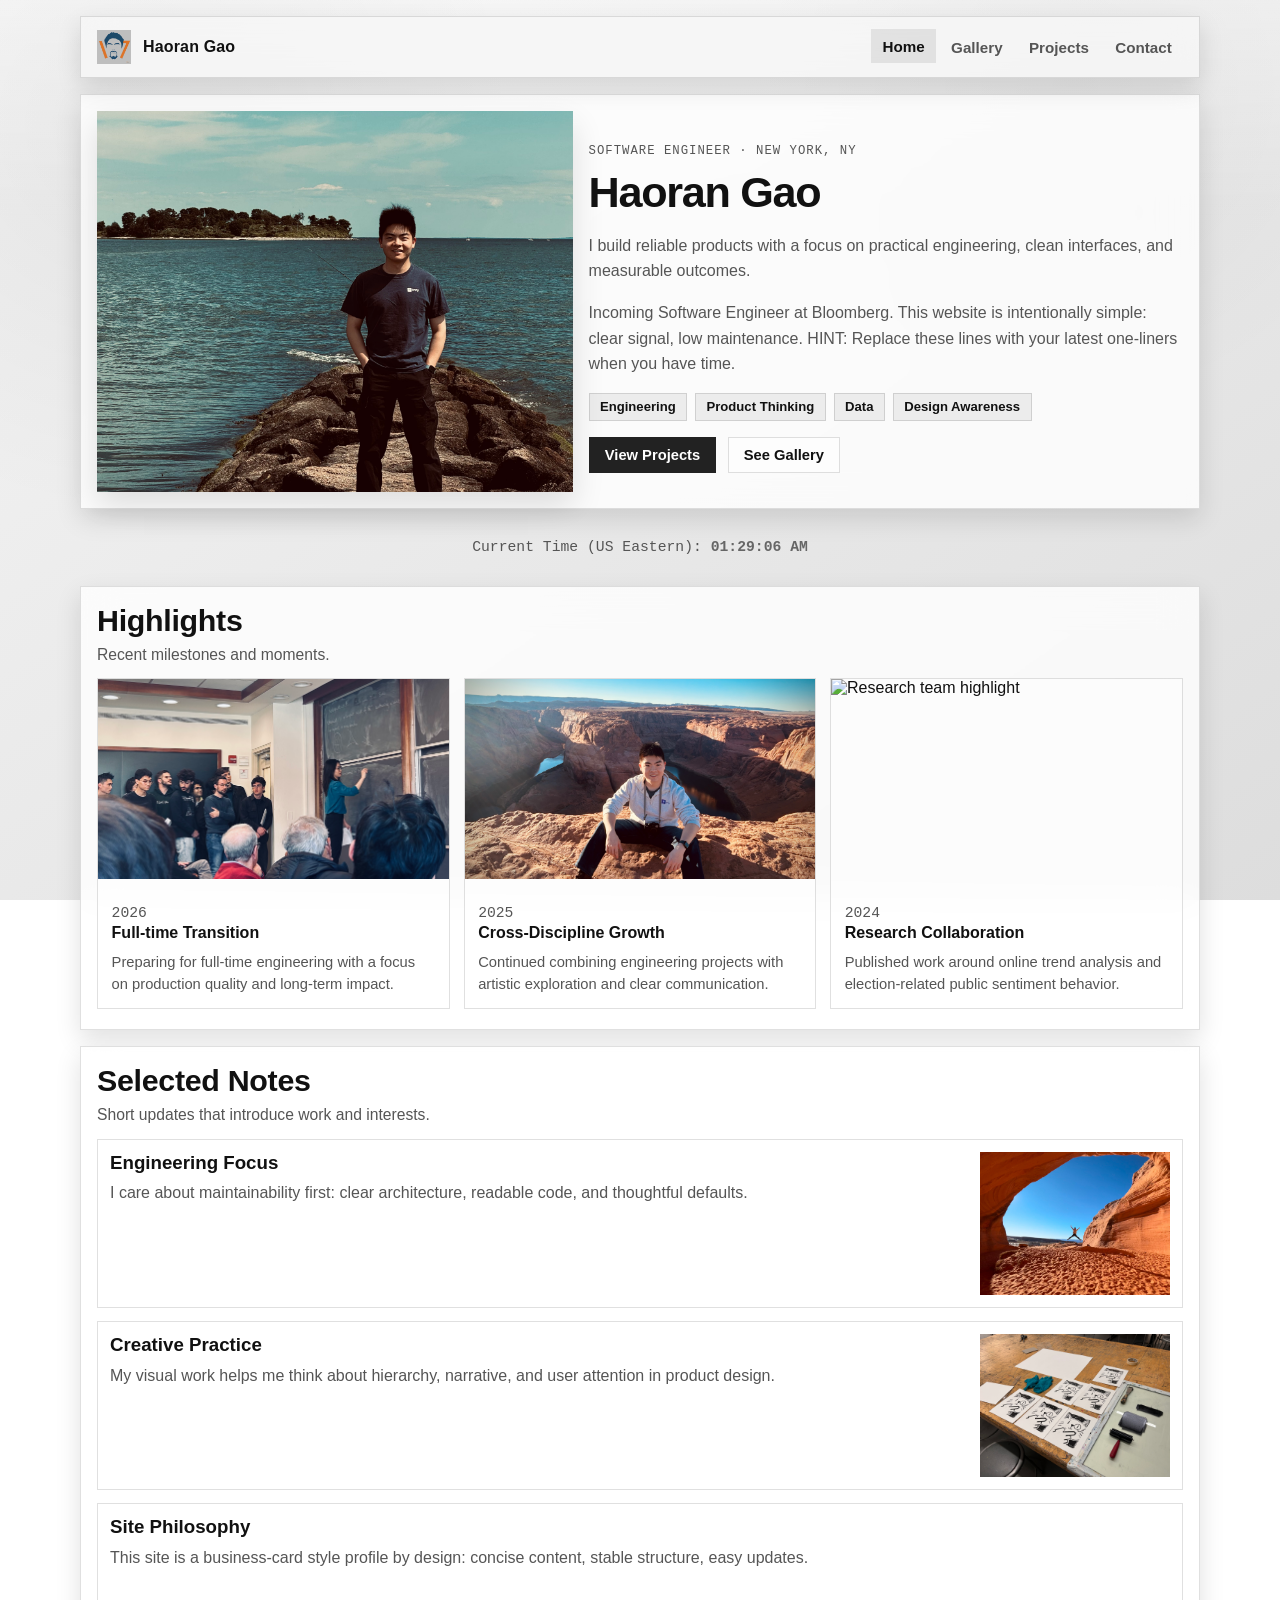
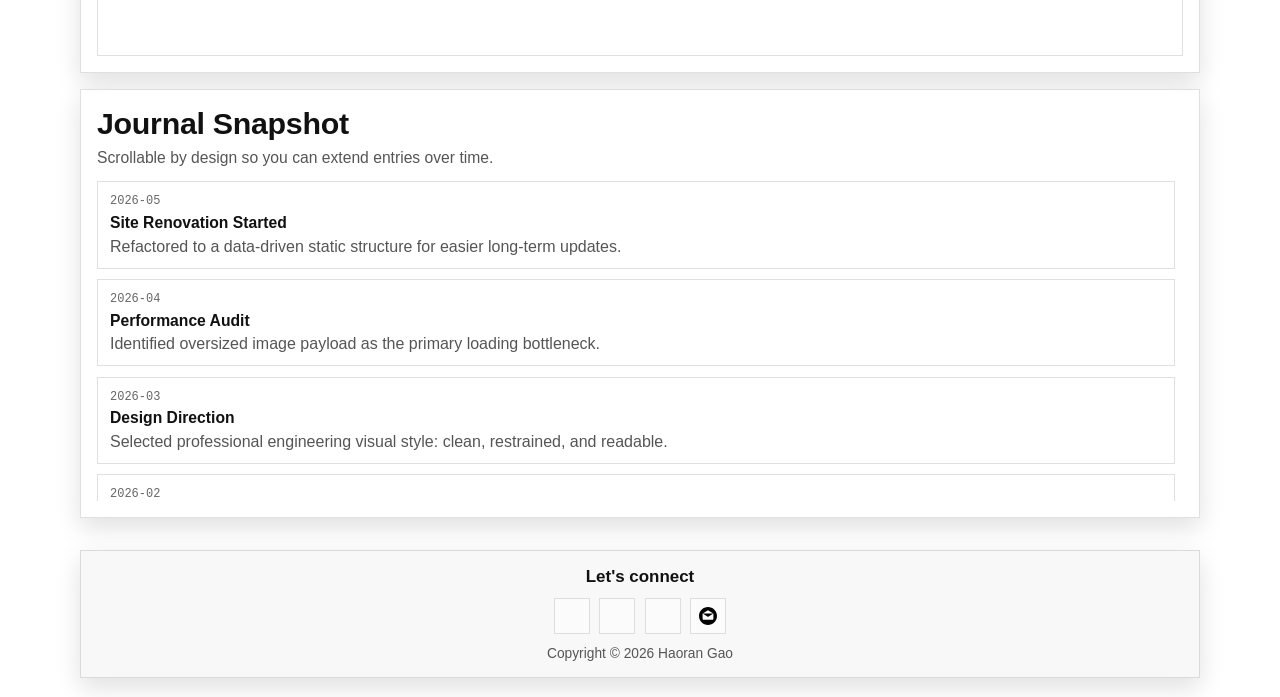
==== commit 7e383336: "Monochrome visual pass with sharper layout" ====
--- a/index.html
+++ b/index.html
@@ -1,4 +1,4 @@
-<!DOCTYPE html>
+<!doctype html>
 <html lang="en">
   <head>
     <meta charset="UTF-8" />
@@ -15,12 +15,6 @@
     <meta name="robots" content="index, follow" />
     <title>Haoran Gao | Software Engineer</title>
     <link rel="icon" href="assets/images/favicon.ico" />
-    <link rel="preconnect" href="https://fonts.googleapis.com" />
-    <link rel="preconnect" href="https://fonts.gstatic.com" crossorigin />
-    <link
-      href="https://fonts.googleapis.com/css2?family=Manrope:wght@400;500;600;700;800&family=IBM+Plex+Mono:wght@400;500&display=swap"
-      rel="stylesheet"
-    />
     <link rel="stylesheet" href="CSS/style.css" />
     <script src="js/site-data.js" defer></script>
     <script src="js/script.js" defer></script>
@@ -85,7 +79,9 @@
     <footer class="site-footer glass-panel" id="contact">
       <p class="footer-title">Let's connect</p>
       <div class="social-links" id="social-links"></div>
-      <p class="copyright">Copyright © <span id="copyright-year"></span> Haoran Gao</p>
+      <p class="copyright">
+        Copyright © <span id="copyright-year"></span> Haoran Gao
+      </p>
     </footer>
   </body>
 </html>
--- a/CSS/style.css
+++ b/CSS/style.css
@@ -1,16 +1,16 @@
 :root {
-  --bg-0: #0c111b;
-  --bg-1: #121b29;
-  --panel: rgba(16, 23, 36, 0.75);
-  --panel-solid: #141f30;
-  --line: rgba(173, 194, 219, 0.22);
-  --text-0: #ecf2ff;
-  --text-1: #bfd0ea;
-  --accent: #66a8ff;
-  --accent-2: #7de2d1;
-  --radius-lg: 18px;
-  --radius-md: 12px;
-  --shadow: 0 12px 34px rgba(4, 9, 17, 0.38);
+  --bg-0: #f5f5f5;
+  --bg-1: #dddddd;
+  --panel: rgba(255, 255, 255, 0.8);
+  --panel-solid: #f7f7f7;
+  --line: rgba(0, 0, 0, 0.12);
+  --text-0: #111111;
+  --text-1: #555555;
+  --accent: #222222;
+  --accent-2: #666666;
+  --radius-lg: 0px; /* Restore to ~18px if you want rounded display boxes again. */
+  --radius-md: 0px; /* Restore to ~14px if you want subtle card rounding again. */
+  --shadow: 0 10px 24px rgba(0, 0, 0, 0.12);
   --max-width: 1120px;
 }
 
@@ -22,22 +22,40 @@
 body {
   margin: 0;
   padding: 0;
+}
+
+html {
+  scroll-behavior: smooth;
 }
 
 body {
   min-height: 100vh;
   color: var(--text-0);
-  font-family: "Manrope", "Segoe UI", sans-serif;
+  font-family: -apple-system, BlinkMacSystemFont, "Segoe UI", Helvetica, Arial,
+    sans-serif;
   background:
-    radial-gradient(circle at 12% 20%, rgba(102, 168, 255, 0.2), transparent 42%),
-    radial-gradient(circle at 86% 8%, rgba(125, 226, 209, 0.14), transparent 34%),
+    radial-gradient(circle at 10% 14%, rgba(0, 0, 0, 0.06), transparent 28%),
+    radial-gradient(circle at 84% 10%, rgba(0, 0, 0, 0.04), transparent 24%),
     linear-gradient(145deg, var(--bg-0), var(--bg-1));
   background-attachment: fixed;
+}
+
+body::before {
+  content: "";
+  position: fixed;
+  inset: 0;
+  pointer-events: none;
+  background: linear-gradient(180deg, rgba(255, 255, 255, 0.34), transparent 24%);
 }
 
 a {
   color: inherit;
   text-decoration: none;
+}
+
+img {
+  display: block;
+  max-width: 100%;
 }
 
 .page-shell {
@@ -54,18 +72,46 @@
   box-shadow: var(--shadow);
 }
 
+@keyframes fadeUp {
+  from {
+    opacity: 0;
+    transform: translateY(12px);
+  }
+
+  to {
+    opacity: 1;
+    transform: translateY(0);
+  }
+}
+
+.page-shell > * {
+  animation: fadeUp 0.45s ease both;
+}
+
+.page-shell > *:nth-child(2) {
+  animation-delay: 0.04s;
+}
+
+.page-shell > *:nth-child(3) {
+  animation-delay: 0.08s;
+}
+
+.page-shell > *:nth-child(4) {
+  animation-delay: 0.12s;
+}
+
 .site-header {
   width: min(100% - 2rem, var(--max-width));
   margin: 1rem auto;
   padding: 0.8rem 1rem;
-  background: rgba(14, 22, 34, 0.85);
+  background: rgba(247, 247, 247, 0.82);
   display: flex;
   align-items: center;
   gap: 0.8rem;
   position: sticky;
   top: 0.7rem;
   z-index: 10;
-  backdrop-filter: blur(10px);
+  backdrop-filter: blur(16px);
 }
 
 .brand {
@@ -74,13 +120,13 @@
   gap: 0.75rem;
   font-weight: 800;
   font-size: 1rem;
-  letter-spacing: 0.03em;
+  letter-spacing: 0.01em;
 }
 
 .brand img {
   width: 34px;
   height: 34px;
-  border-radius: 50%;
+  border-radius: 0;
   object-fit: cover;
 }
 
@@ -94,23 +140,27 @@
 .nav-link {
   color: var(--text-1);
   padding: 0.55rem 0.7rem;
-  border-radius: 8px;
+  border-radius: 0;
   font-size: 0.95rem;
   font-weight: 600;
+  transition: transform 0.2s ease, background 0.2s ease, color 0.2s ease;
 }
 
 .nav-link:hover,
 .nav-link.active {
   color: var(--text-0);
-  background: rgba(102, 168, 255, 0.2);
+  background: rgba(0, 0, 0, 0.08);
+  transform: translateY(-1px);
 }
 
 .hamburger {
   display: none;
-  border: 0;
-  background: transparent;
-  padding: 0.3rem;
+  border: 1px solid var(--line);
+  background: rgba(255, 255, 255, 0.68);
+  padding: 0.55rem 0.6rem;
   cursor: pointer;
+  box-shadow: 0 8px 18px rgba(0, 0, 0, 0.12);
+  border-radius: 10px; /* Keep this slightly rounded if you want the toggle to feel less harsh. */
 }
 
 .hamburger span {
@@ -125,7 +175,7 @@
 .panel {
   background: var(--panel);
   padding: 1rem;
-  backdrop-filter: blur(6px);
+  backdrop-filter: blur(18px);
 }
 
 .section-head {
@@ -136,6 +186,7 @@
 .section-head h2 {
   margin: 0;
   font-size: clamp(1.25rem, 2.5vw, 1.9rem);
+  letter-spacing: -0.01em;
 }
 
 .section-head p {
@@ -155,22 +206,25 @@
   width: 100%;
   max-height: 420px;
   object-fit: cover;
-  border-radius: var(--radius-md);
+  border-radius: 0;
+  box-shadow: 0 14px 30px rgba(0, 0, 0, 0.12);
 }
 
 .kicker {
-  font-family: "IBM Plex Mono", monospace;
+  font-family: ui-monospace, SFMono-Regular, Menlo, Monaco, Consolas,
+    "Liberation Mono", "Courier New", monospace;
   text-transform: uppercase;
   letter-spacing: 0.08em;
   color: var(--accent-2);
-  font-size: 0.8rem;
+  font-size: 0.77rem;
   margin-bottom: 0.5rem;
 }
 
 .hero h1 {
   margin: 0;
-  line-height: 1.15;
-  font-size: clamp(1.6rem, 5vw, 2.6rem);
+  line-height: 1.1;
+  font-size: clamp(1.7rem, 5vw, 2.7rem);
+  letter-spacing: -0.03em;
 }
 
 .hero p {
@@ -186,10 +240,10 @@
 }
 
 .tag {
-  background: rgba(102, 168, 255, 0.16);
-  border: 1px solid rgba(102, 168, 255, 0.38);
+  background: rgba(0, 0, 0, 0.06);
+  border: 1px solid rgba(0, 0, 0, 0.12);
   padding: 0.35rem 0.65rem;
-  border-radius: 999px;
+  border-radius: 0;
   font-size: 0.82rem;
   font-weight: 600;
 }
@@ -206,19 +260,25 @@
   align-items: center;
   justify-content: center;
   padding: 0.58rem 0.95rem;
-  border-radius: 9px;
+  border-radius: 0;
   border: 1px solid transparent;
   font-weight: 700;
   font-size: 0.92rem;
+  transition: transform 0.2s ease, box-shadow 0.2s ease, background 0.2s ease;
+}
+
+.btn:hover {
+  transform: translateY(-1px);
+  box-shadow: 0 10px 18px rgba(0, 0, 0, 0.08);
 }
 
 .btn-primary {
-  background: linear-gradient(120deg, var(--accent), #4c8dff);
-  color: #09101e;
+  background: var(--accent);
+  color: #ffffff;
 }
 
 .btn-secondary {
-  background: rgba(255, 255, 255, 0.02);
+  background: rgba(255, 255, 255, 0.45);
   border-color: var(--line);
   color: var(--text-0);
 }
@@ -228,7 +288,8 @@
   margin: 0 auto;
   text-align: center;
   color: var(--text-1);
-  font-family: "IBM Plex Mono", monospace;
+  font-family: ui-monospace, SFMono-Regular, Menlo, Monaco, Consolas,
+    "Liberation Mono", "Courier New", monospace;
   font-size: 0.92rem;
 }
 
@@ -243,11 +304,44 @@
   gap: 0.85rem;
 }
 
+.card-strip {
+  display: grid;
+  grid-auto-flow: column;
+  grid-auto-columns: minmax(250px, 320px);
+  overflow-x: auto;
+  overflow-y: hidden;
+  gap: 0.85rem;
+  padding-bottom: 0.25rem;
+  scroll-snap-type: x proximity;
+  scroll-behavior: smooth;
+}
+
+.card-strip .card {
+  scroll-snap-align: start;
+}
+
+.card-strip::-webkit-scrollbar {
+  height: 8px;
+}
+
+.card-strip::-webkit-scrollbar-thumb {
+  background: rgba(0, 0, 0, 0.18);
+  border-radius: 99px;
+}
+
 .card {
-  background: rgba(255, 255, 255, 0.025);
+  background: rgba(255, 255, 255, 0.45);
   border: 1px solid var(--line);
-  border-radius: var(--radius-md);
+  border-radius: 0;
   overflow: hidden;
+  transition: transform 0.22s ease, box-shadow 0.22s ease, border-color 0.22s ease;
+}
+
+.card:hover,
+.stack-item:hover,
+.journal-item:hover {
+  transform: translateY(-3px);
+  box-shadow: 0 16px 32px rgba(0, 0, 0, 0.12);
 }
 
 .card img {
@@ -258,12 +352,13 @@
 }
 
 .card-body {
-  padding: 0.8rem;
+  padding: 0.85rem;
 }
 
 .card-meta {
   color: var(--accent-2);
-  font-family: "IBM Plex Mono", monospace;
+  font-family: ui-monospace, SFMono-Regular, Menlo, Monaco, Consolas,
+    "Liberation Mono", "Courier New", monospace;
   font-size: 0.75rem;
   margin-bottom: 0.45rem;
 }
@@ -290,10 +385,11 @@
   display: grid;
   grid-template-columns: minmax(0, 1fr) 190px;
   gap: 0.75rem;
-  background: rgba(255, 255, 255, 0.025);
+  background: rgba(255, 255, 255, 0.45);
   border: 1px solid var(--line);
-  border-radius: var(--radius-md);
+  border-radius: 0;
   padding: 0.75rem;
+  transition: transform 0.22s ease, box-shadow 0.22s ease, border-color 0.22s ease;
 }
 
 .stack-item img {
@@ -302,7 +398,7 @@
   min-height: 120px;
   max-height: 145px;
   object-fit: cover;
-  border-radius: 10px;
+  border-radius: 0;
 }
 
 .stack-item h3 {
@@ -328,20 +424,22 @@
 }
 
 .journal-scroll::-webkit-scrollbar-thumb {
-  background: rgba(102, 168, 255, 0.32);
+  background: rgba(0, 0, 0, 0.18);
   border-radius: 99px;
 }
 
 .journal-item {
   border: 1px solid var(--line);
-  border-radius: 10px;
-  background: rgba(255, 255, 255, 0.02);
+  border-radius: 0;
+  background: rgba(255, 255, 255, 0.45);
   padding: 0.75rem;
+  transition: transform 0.22s ease, box-shadow 0.22s ease, border-color 0.22s ease;
 }
 
 .journal-item .date {
   color: var(--accent-2);
-  font-family: "IBM Plex Mono", monospace;
+  font-family: ui-monospace, SFMono-Regular, Menlo, Monaco, Consolas,
+    "Liberation Mono", "Courier New", monospace;
   font-size: 0.75rem;
 }
 
@@ -359,7 +457,7 @@
   width: min(100% - 2rem, var(--max-width));
   margin: 0 auto 1.2rem;
   padding: 1rem;
-  background: rgba(14, 22, 34, 0.85);
+  background: rgba(247, 247, 247, 0.82);
   text-align: center;
 }
 
@@ -383,9 +481,9 @@
   display: inline-flex;
   align-items: center;
   justify-content: center;
-  border-radius: 50%;
+  border-radius: 0;
   border: 1px solid var(--line);
-  background: rgba(255, 255, 255, 0.02);
+  background: rgba(255, 255, 255, 0.5);
 }
 
 .social-links img {
@@ -403,6 +501,10 @@
 @media (max-width: 980px) {
   .card-grid {
     grid-template-columns: repeat(2, minmax(0, 1fr));
+  }
+
+  .card-strip {
+    grid-auto-columns: minmax(240px, 280px);
   }
 
   .hero {
@@ -433,9 +535,9 @@
     margin-left: 0;
     flex-direction: column;
     align-items: stretch;
-    background: var(--panel-solid);
+    background: rgba(247, 247, 247, 0.96);
     border: 1px solid var(--line);
-    border-radius: 12px;
+    border-radius: 0;
     padding: 0.35rem;
   }
 
@@ -454,4 +556,19 @@
   .stack-item img {
     max-height: 220px;
   }
-}
+
+  .card-strip {
+    grid-auto-columns: minmax(220px, 80vw);
+  }
+}
+
+@media (prefers-reduced-motion: reduce) {
+  *,
+  *::before,
+  *::after {
+    animation-duration: 0.01ms !important;
+    animation-iteration-count: 1 !important;
+    transition-duration: 0.01ms !important;
+    scroll-behavior: auto !important;
+  }
+}
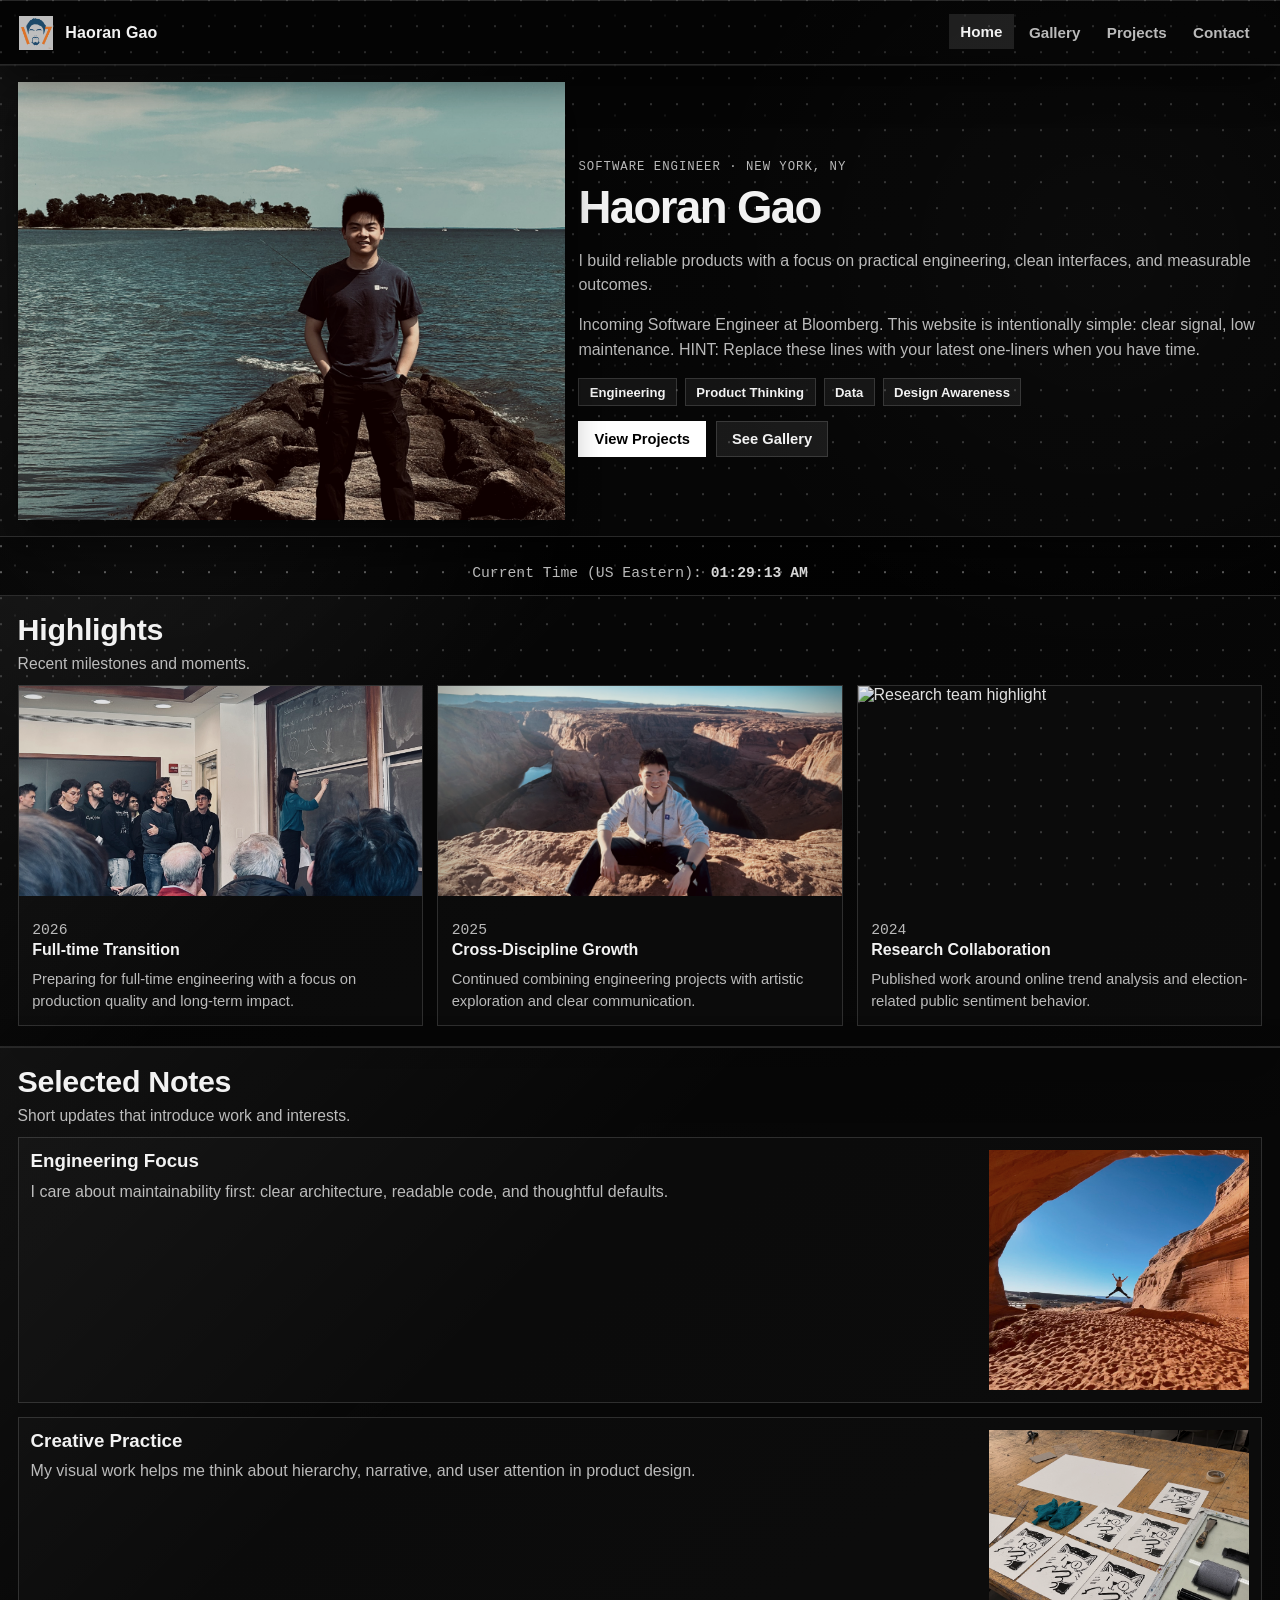
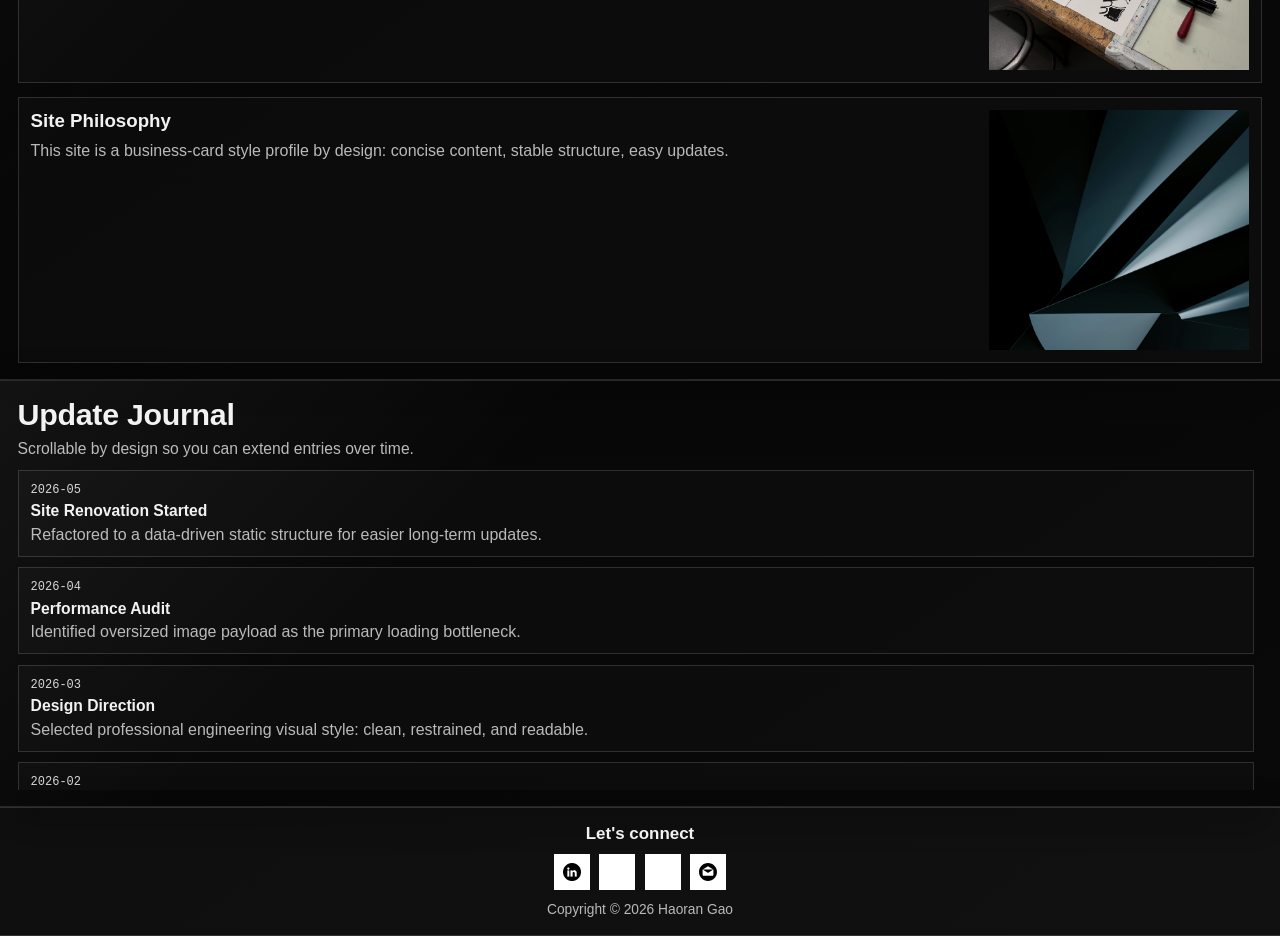
==== commit c74b6336: "Rename journal section heading" ====
--- a/index.html
+++ b/index.html
@@ -69,7 +69,7 @@
 
       <section class="panel" id="journal">
         <div class="section-head">
-          <h2>Journal Snapshot</h2>
+          <h2>Update Journal</h2>
           <p>Scrollable by design so you can extend entries over time.</p>
         </div>
         <div class="journal-scroll" id="journal-entries"></div>
--- a/CSS/style.css
+++ b/CSS/style.css
@@ -1,17 +1,19 @@
 :root {
-  --bg-0: #f5f5f5;
-  --bg-1: #dddddd;
-  --panel: rgba(255, 255, 255, 0.8);
-  --panel-solid: #f7f7f7;
-  --line: rgba(0, 0, 0, 0.12);
-  --text-0: #111111;
-  --text-1: #555555;
-  --accent: #222222;
-  --accent-2: #666666;
+  --bg-0: #000000;
+  --bg-1: #080808;
+  --panel: rgba(10, 10, 10, 0.92);
+  --panel-soft: rgba(255, 255, 255, 0.04);
+  --line: rgba(255, 255, 255, 0.14);
+  --text-0: #f2f2f2;
+  --text-1: #bababa;
+  --accent: #ffffff;
+  --accent-2: #d8d8d8;
   --radius-lg: 0px; /* Restore to ~18px if you want rounded display boxes again. */
   --radius-md: 0px; /* Restore to ~14px if you want subtle card rounding again. */
-  --shadow: 0 10px 24px rgba(0, 0, 0, 0.12);
+  --shadow: 0 18px 40px rgba(0, 0, 0, 0.46);
   --max-width: 1120px;
+  --bg-drift-x: 0px;
+  --bg-drift-y: 0px;
 }
 
 * {
@@ -30,22 +32,53 @@
 
 body {
   min-height: 100vh;
+  overflow-x: hidden;
   color: var(--text-0);
   font-family: -apple-system, BlinkMacSystemFont, "Segoe UI", Helvetica, Arial,
     sans-serif;
+  position: relative;
+  isolation: isolate;
   background:
-    radial-gradient(circle at 10% 14%, rgba(0, 0, 0, 0.06), transparent 28%),
-    radial-gradient(circle at 84% 10%, rgba(0, 0, 0, 0.04), transparent 24%),
+    radial-gradient(circle at 12% 18%, rgba(255, 255, 255, 0.06), transparent 18%),
+    radial-gradient(circle at 86% 10%, rgba(255, 255, 255, 0.04), transparent 16%),
     linear-gradient(145deg, var(--bg-0), var(--bg-1));
-  background-attachment: fixed;
-}
-
-body::before {
-  content: "";
+  background-attachment: scroll;
+}
+
+body::before,
+body::after {
   position: fixed;
   inset: 0;
   pointer-events: none;
-  background: linear-gradient(180deg, rgba(255, 255, 255, 0.34), transparent 24%);
+}
+
+body::before {
+  content: "";
+  z-index: 0;
+  background-image: radial-gradient(circle at 1px 1px, rgba(255, 255, 255, 0.44) 1.15px, transparent 1.25px);
+  background-size: 26px 26px;
+  background-position: 0 0;
+  transform: translate3d(calc(var(--bg-drift-x) * 0.8), calc(var(--bg-drift-y) * 0.8), 0);
+  transition: transform 160ms ease-out;
+  opacity: 0.84;
+  mix-blend-mode: screen;
+}
+
+body::after {
+  content: "";
+  z-index: 0;
+  background-image: radial-gradient(circle at 1px 1px, rgba(255, 255, 255, 0.2) 0.95px, transparent 1px);
+  background-size: 50px 50px;
+  background-position: 14px 14px;
+  transform: translate3d(calc(var(--bg-drift-x) * -0.5), calc(var(--bg-drift-y) * -0.5), 0);
+  transition: transform 180ms ease-out;
+  opacity: 0.68;
+  mix-blend-mode: screen;
+}
+
+body > * {
+  position: relative;
+  z-index: 1;
 }
 
 a {
@@ -59,17 +92,28 @@
 }
 
 .page-shell {
-  width: min(100% - 2rem, var(--max-width));
-  margin: 1rem auto 2rem;
+  width: 100%;
+  margin: 0;
   display: grid;
-  gap: 1rem;
+  gap: 0;
 }
 
 .glass-panel,
 .panel {
+  position: relative;
+  overflow: hidden;
   border: 1px solid var(--line);
   border-radius: var(--radius-lg);
   box-shadow: var(--shadow);
+  transform-style: preserve-3d;
+}
+
+.panel::before {
+  content: "";
+  position: absolute;
+  inset: 0;
+  pointer-events: none;
+  background: linear-gradient(135deg, rgba(255, 255, 255, 0.05), transparent 35%);
 }
 
 @keyframes fadeUp {
@@ -101,17 +145,19 @@
 }
 
 .site-header {
-  width: min(100% - 2rem, var(--max-width));
-  margin: 1rem auto;
-  padding: 0.8rem 1rem;
-  background: rgba(247, 247, 247, 0.82);
+  width: 100%;
+  margin: 0;
+  padding: 0.9rem 1.2rem;
+  background: rgba(7, 7, 7, 0.58);
   display: flex;
   align-items: center;
   gap: 0.8rem;
   position: sticky;
-  top: 0.7rem;
+  top: 0;
   z-index: 10;
-  backdrop-filter: blur(16px);
+  backdrop-filter: blur(18px);
+  border-left: 0;
+  border-right: 0;
 }
 
 .brand {
@@ -149,17 +195,17 @@
 .nav-link:hover,
 .nav-link.active {
   color: var(--text-0);
-  background: rgba(0, 0, 0, 0.08);
+  background: rgba(255, 255, 255, 0.1);
   transform: translateY(-1px);
 }
 
 .hamburger {
   display: none;
-  border: 1px solid var(--line);
-  background: rgba(255, 255, 255, 0.68);
+  border: 1px solid rgba(255, 255, 255, 0.18);
+  background: rgba(255, 255, 255, 0.08);
   padding: 0.55rem 0.6rem;
   cursor: pointer;
-  box-shadow: 0 8px 18px rgba(0, 0, 0, 0.12);
+  box-shadow: 0 8px 18px rgba(0, 0, 0, 0.35);
   border-radius: 10px; /* Keep this slightly rounded if you want the toggle to feel less harsh. */
 }
 
@@ -173,13 +219,16 @@
 }
 
 .panel {
-  background: var(--panel);
-  padding: 1rem;
+  background: rgba(10, 10, 10, 0.5);
+  padding: 1rem 1.1rem;
   backdrop-filter: blur(18px);
+  border-left: 0;
+  border-right: 0;
+  border-radius: 0;
 }
 
 .section-head {
-  margin-bottom: 0.9rem;
+  margin-bottom: 0.75rem;
 }
 
 .section-head h1,
@@ -196,18 +245,20 @@
 }
 
 .hero {
+  width: 100%;
   display: grid;
-  gap: 1rem;
+  gap: 0.85rem;
   grid-template-columns: 1fr 1.25fr;
   align-items: center;
 }
 
 .hero-image {
   width: 100%;
-  max-height: 420px;
+  max-height: 520px;
   object-fit: cover;
   border-radius: 0;
-  box-shadow: 0 14px 30px rgba(0, 0, 0, 0.12);
+  box-shadow: 0 18px 34px rgba(0, 0, 0, 0.42);
+  filter: grayscale(0.25) brightness(0.92) contrast(1.02);
 }
 
 .kicker {
@@ -222,14 +273,14 @@
 
 .hero h1 {
   margin: 0;
-  line-height: 1.1;
-  font-size: clamp(1.7rem, 5vw, 2.7rem);
-  letter-spacing: -0.03em;
+  line-height: 1.06;
+  font-size: clamp(1.75rem, 5vw, 2.85rem);
+  letter-spacing: -0.035em;
 }
 
 .hero p {
   color: var(--text-1);
-  line-height: 1.6;
+  line-height: 1.52;
 }
 
 .tag-list {
@@ -240,8 +291,8 @@
 }
 
 .tag {
-  background: rgba(0, 0, 0, 0.06);
-  border: 1px solid rgba(0, 0, 0, 0.12);
+  background: rgba(255, 255, 255, 0.06);
+  border: 1px solid rgba(255, 255, 255, 0.14);
   padding: 0.35rem 0.65rem;
   border-radius: 0;
   font-size: 0.82rem;
@@ -251,8 +302,8 @@
 .cta-row {
   display: flex;
   flex-wrap: wrap;
-  gap: 0.7rem;
-  margin-top: 1rem;
+  gap: 0.6rem;
+  margin-top: 0.9rem;
 }
 
 .btn {
@@ -273,19 +324,20 @@
 }
 
 .btn-primary {
-  background: var(--accent);
-  color: #ffffff;
+  background: #ffffff;
+  color: #000000;
 }
 
 .btn-secondary {
-  background: rgba(255, 255, 255, 0.45);
+  background: rgba(255, 255, 255, 0.08);
   border-color: var(--line);
   color: var(--text-0);
 }
 
 .time-band {
-  width: min(100% - 2rem, var(--max-width));
-  margin: 0 auto;
+  width: 100%;
+  margin: 0;
+  padding: 0.8rem 1.2rem 0;
   text-align: center;
   color: var(--text-1);
   font-family: ui-monospace, SFMono-Regular, Menlo, Monaco, Consolas,
@@ -302,6 +354,7 @@
   display: grid;
   grid-template-columns: repeat(3, minmax(0, 1fr));
   gap: 0.85rem;
+  width: 100%;
 }
 
 .card-strip {
@@ -325,12 +378,12 @@
 }
 
 .card-strip::-webkit-scrollbar-thumb {
-  background: rgba(0, 0, 0, 0.18);
+  background: rgba(255, 255, 255, 0.2);
   border-radius: 99px;
 }
 
 .card {
-  background: rgba(255, 255, 255, 0.45);
+  background: rgba(255, 255, 255, 0.02);
   border: 1px solid var(--line);
   border-radius: 0;
   overflow: hidden;
@@ -340,15 +393,16 @@
 .card:hover,
 .stack-item:hover,
 .journal-item:hover {
-  transform: translateY(-3px);
-  box-shadow: 0 16px 32px rgba(0, 0, 0, 0.12);
+  transform: translateY(-4px);
+  box-shadow: 0 18px 30px rgba(0, 0, 0, 0.2);
 }
 
 .card img {
   width: 100%;
-  height: 200px;
+  height: 210px;
   object-fit: cover;
   display: block;
+  filter: grayscale(0.25) brightness(0.92) contrast(1.02);
 }
 
 .card-body {
@@ -379,13 +433,14 @@
 .art-list {
   display: grid;
   gap: 0.85rem;
+  width: 100%;
 }
 
 .stack-item {
   display: grid;
   grid-template-columns: minmax(0, 1fr) 190px;
   gap: 0.75rem;
-  background: rgba(255, 255, 255, 0.45);
+  background: rgba(255, 255, 255, 0.02);
   border: 1px solid var(--line);
   border-radius: 0;
   padding: 0.75rem;
@@ -399,6 +454,27 @@
   max-height: 145px;
   object-fit: cover;
   border-radius: 0;
+  filter: grayscale(0.2) brightness(0.93) contrast(1.02);
+}
+
+#home-featured-list .stack-item {
+  grid-template-columns: minmax(0, 1fr) 260px;
+}
+
+#home-featured-list .stack-item img {
+  min-height: 240px;
+  max-height: 310px;
+  filter: grayscale(0.2) brightness(0.93) contrast(1.02);
+}
+
+#gallery-art-list .stack-item {
+  grid-template-columns: minmax(0, 1fr) 420px;
+}
+
+#gallery-art-list .stack-item img {
+  min-height: 340px;
+  max-height: 460px;
+  filter: grayscale(0.2) brightness(0.93) contrast(1.02);
 }
 
 .stack-item h3 {
@@ -417,6 +493,7 @@
   padding-right: 0.5rem;
   display: grid;
   gap: 0.65rem;
+  width: 100%;
 }
 
 .journal-scroll::-webkit-scrollbar {
@@ -424,14 +501,14 @@
 }
 
 .journal-scroll::-webkit-scrollbar-thumb {
-  background: rgba(0, 0, 0, 0.18);
+  background: rgba(255, 255, 255, 0.2);
   border-radius: 99px;
 }
 
 .journal-item {
   border: 1px solid var(--line);
   border-radius: 0;
-  background: rgba(255, 255, 255, 0.45);
+  background: rgba(255, 255, 255, 0.02);
   padding: 0.75rem;
   transition: transform 0.22s ease, box-shadow 0.22s ease, border-color 0.22s ease;
 }
@@ -454,11 +531,16 @@
 }
 
 .site-footer {
-  width: min(100% - 2rem, var(--max-width));
-  margin: 0 auto 1.2rem;
-  padding: 1rem;
-  background: rgba(247, 247, 247, 0.82);
+  width: 100%;
+  margin: 0;
+  padding: 1rem 1.2rem 1.15rem;
+  background: rgba(255, 255, 255, 0.04);
   text-align: center;
+  border-left: 0;
+  border-right: 0;
+  border-radius: 0;
+  color: var(--text-0);
+  backdrop-filter: blur(18px);
 }
 
 .footer-title {
@@ -483,13 +565,14 @@
   justify-content: center;
   border-radius: 0;
   border: 1px solid var(--line);
-  background: rgba(255, 255, 255, 0.5);
+  background: #ffffff;
 }
 
 .social-links img {
   width: 18px;
   height: 18px;
   object-fit: contain;
+  filter: brightness(0.15) contrast(1.25);
 }
 
 .copyright {
@@ -512,13 +595,13 @@
   }
 
   .hero-image {
-    max-height: 360px;
+    max-height: 420px;
   }
 }
 
 @media (max-width: 760px) {
   .site-header {
-    padding: 0.65rem 0.8rem;
+    padding: 0.75rem 0.9rem;
   }
 
   .hamburger {
@@ -535,7 +618,7 @@
     margin-left: 0;
     flex-direction: column;
     align-items: stretch;
-    background: rgba(247, 247, 247, 0.96);
+    background: rgba(255, 255, 255, 0.06);
     border: 1px solid var(--line);
     border-radius: 0;
     padding: 0.35rem;
@@ -553,8 +636,19 @@
     grid-template-columns: 1fr;
   }
 
+  #home-featured-list .stack-item,
+  #gallery-art-list .stack-item {
+    grid-template-columns: 1fr;
+  }
+
   .stack-item img {
     max-height: 220px;
+  }
+
+  #home-featured-list .stack-item img,
+  #gallery-art-list .stack-item img {
+    max-height: 320px;
+    min-height: 240px;
   }
 
   .card-strip {
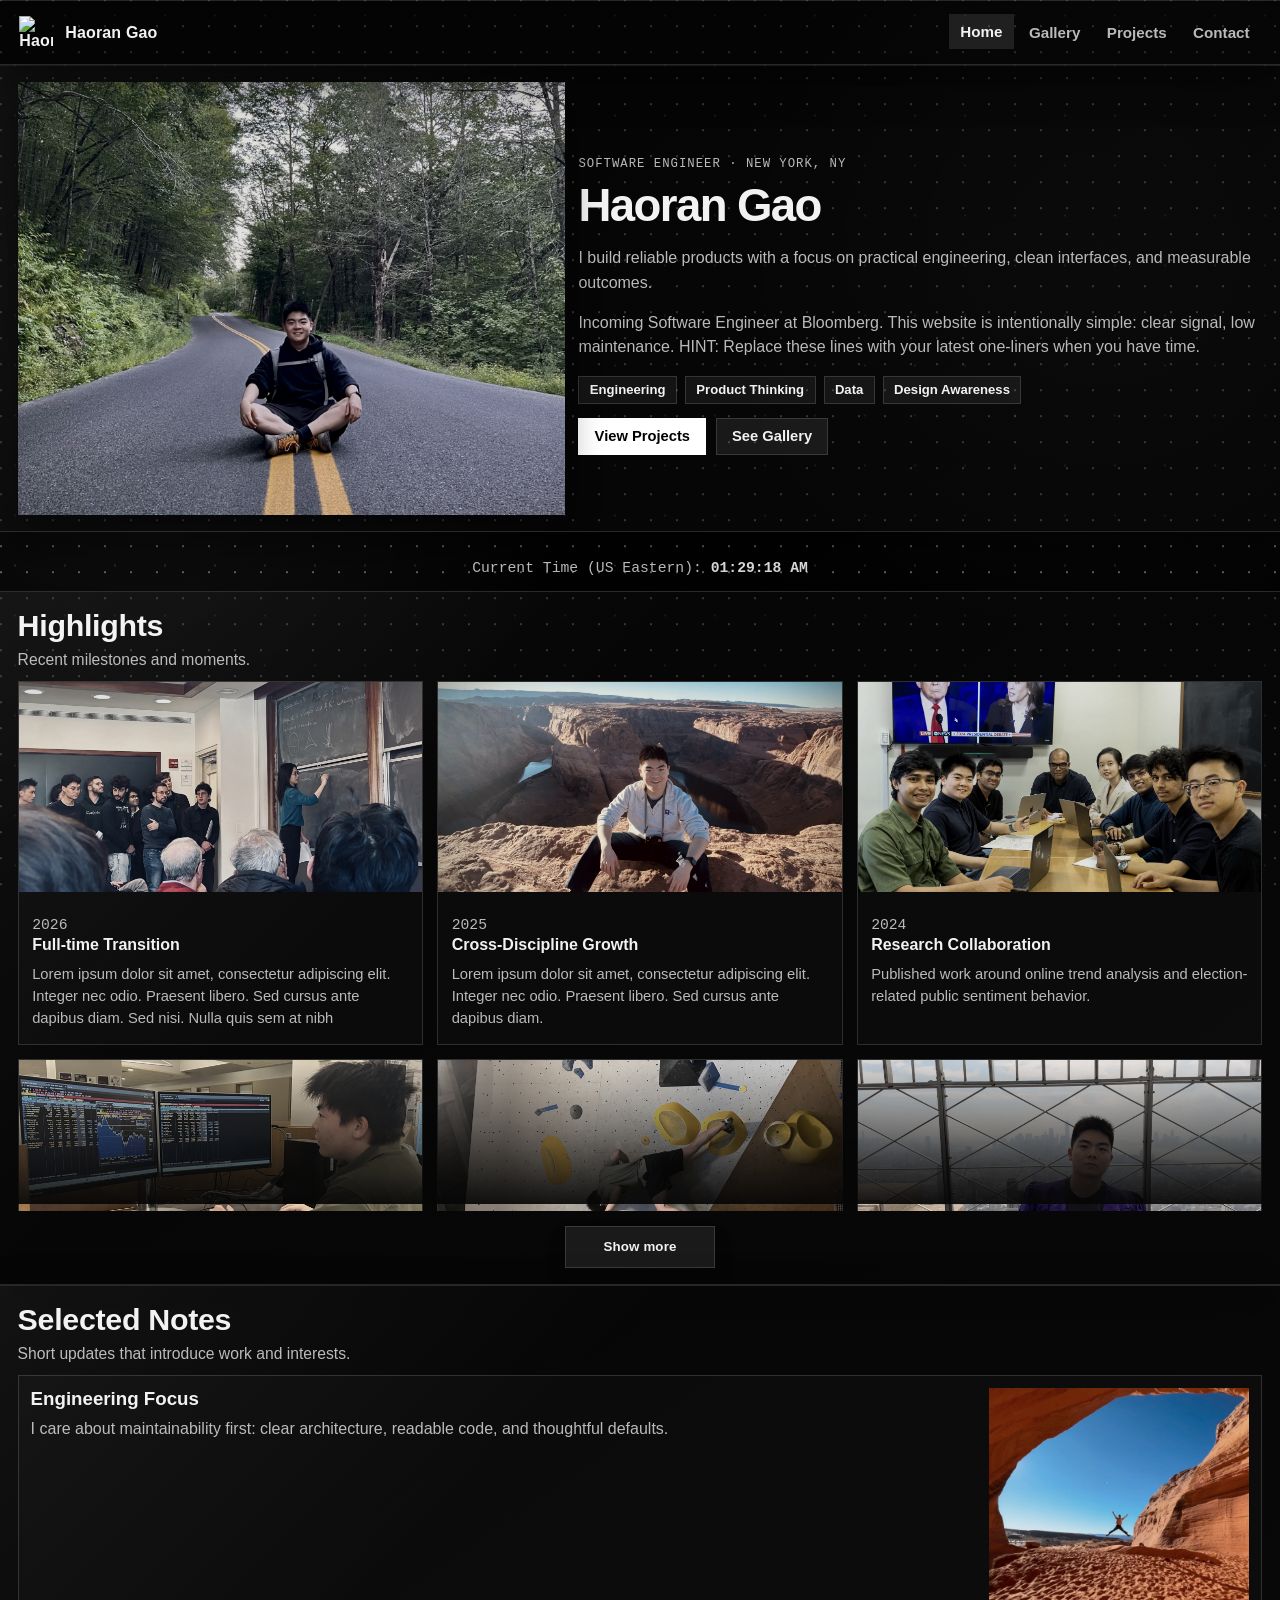
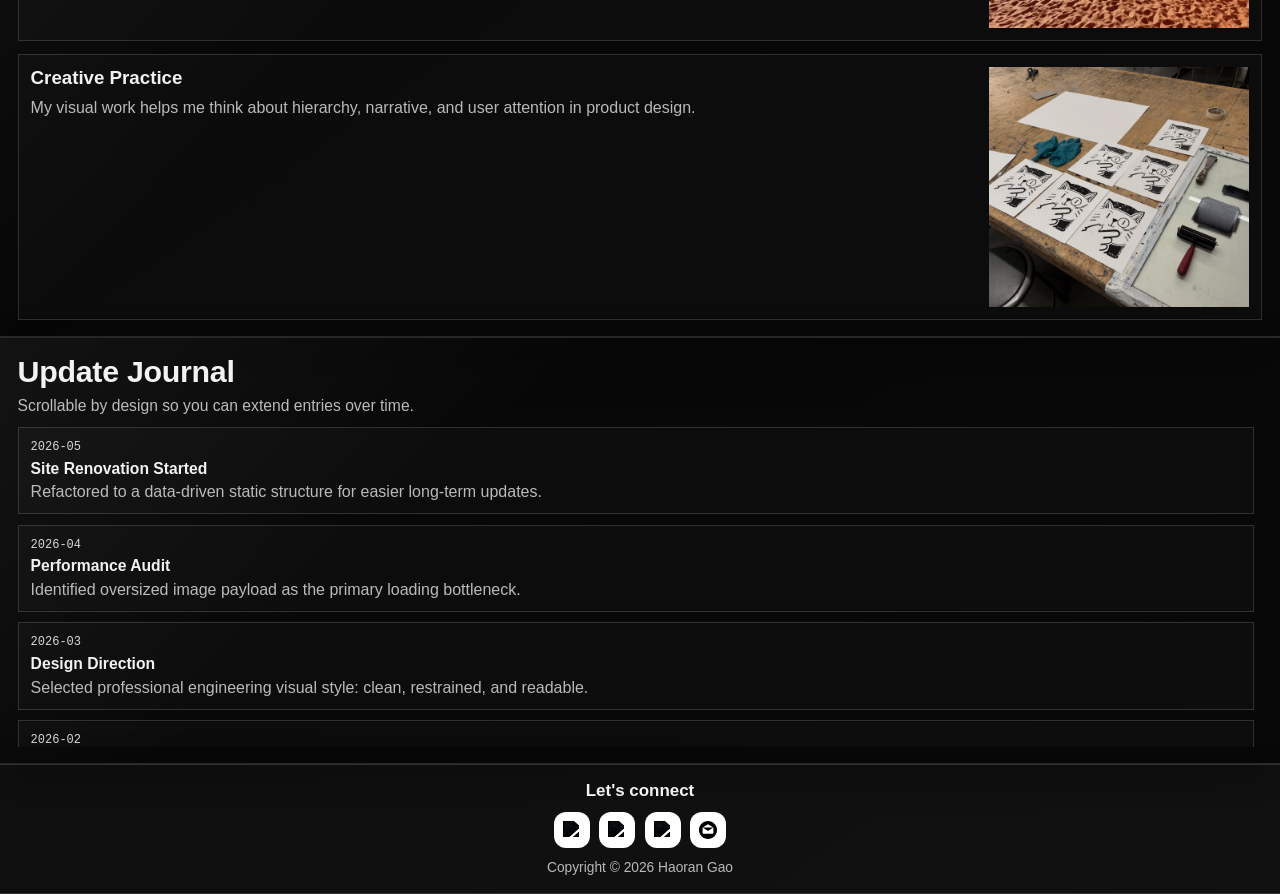
==== commit fcbd6388: "Add collapsible highlights section and round social icons" ====
--- a/index.html
+++ b/index.html
@@ -56,7 +56,18 @@
           <h2>Highlights</h2>
           <p>Recent milestones and moments.</p>
         </div>
-        <div class="card-grid" id="home-highlights-grid"></div>
+        <div class="highlights-shell" id="home-highlights-shell">
+          <div class="card-grid highlights-grid" id="home-highlights-grid"></div>
+          <button
+            class="highlights-toggle"
+            id="highlights-toggle"
+            type="button"
+            aria-expanded="false"
+            aria-controls="home-highlights-grid"
+          >
+            Show more
+          </button>
+        </div>
       </section>
 
       <section class="panel">
--- a/CSS/style.css
+++ b/CSS/style.css
@@ -357,6 +357,64 @@
   width: 100%;
 }
 
+.highlights-shell {
+  position: relative;
+}
+
+.highlights-grid {
+  max-height: 530px;
+  overflow: hidden;
+  transition: max-height 0.35s ease;
+}
+
+.highlights-shell.is-expanded .highlights-grid {
+  max-height: none;
+}
+
+.highlights-shell::after {
+  content: "";
+  position: absolute;
+  left: 0;
+  right: 0;
+  bottom: 64px;
+  height: 140px;
+  background: linear-gradient(to bottom, rgba(0, 0, 0, 0), rgba(6, 6, 6, 0.92));
+  pointer-events: none;
+  opacity: 1;
+  transition: opacity 0.25s ease;
+}
+
+.highlights-shell.is-expanded::after {
+  opacity: 0;
+}
+
+.highlights-toggle {
+  position: relative;
+  z-index: 1;
+  display: block;
+  margin: 0.95rem auto 0;
+  min-width: 150px;
+  padding: 0.78rem 1rem;
+  border: 1px solid var(--line);
+  border-radius: 0;
+  background: rgba(255, 255, 255, 0.08);
+  color: var(--text-0);
+  font-weight: 700;
+  letter-spacing: 0.01em;
+  cursor: pointer;
+  text-align: center;
+  box-shadow: 0 10px 20px rgba(0, 0, 0, 0.18);
+}
+
+.highlights-toggle:hover {
+  background: rgba(255, 255, 255, 0.12);
+}
+
+.highlights-toggle:focus-visible {
+  outline: 2px solid rgba(255, 255, 255, 0.8);
+  outline-offset: 2px;
+}
+
 .card-strip {
   display: grid;
   grid-auto-flow: column;
@@ -563,7 +621,7 @@
   display: inline-flex;
   align-items: center;
   justify-content: center;
-  border-radius: 0;
+  border-radius: 12px;
   border: 1px solid var(--line);
   background: #ffffff;
 }
@@ -654,6 +712,15 @@
   .card-strip {
     grid-auto-columns: minmax(220px, 80vw);
   }
+
+  .highlights-grid {
+    max-height: 545px;
+  }
+
+  .highlights-shell::after {
+    bottom: 66px;
+    height: 120px;
+  }
 }
 
 @media (prefers-reduced-motion: reduce) {
@@ -666,3 +733,15 @@
     scroll-behavior: auto !important;
   }
 }
+
+/* Compact, scrollable description for highlight cards (hide scrollbar) */
+.card-desc-scroll {
+  max-height: 68px;
+  overflow: auto;
+  -webkit-overflow-scrolling: touch;
+  scrollbar-width: none; /* Firefox */
+  -ms-overflow-style: none; /* IE 10+ */
+}
+.card-desc-scroll::-webkit-scrollbar {
+  display: none;
+}
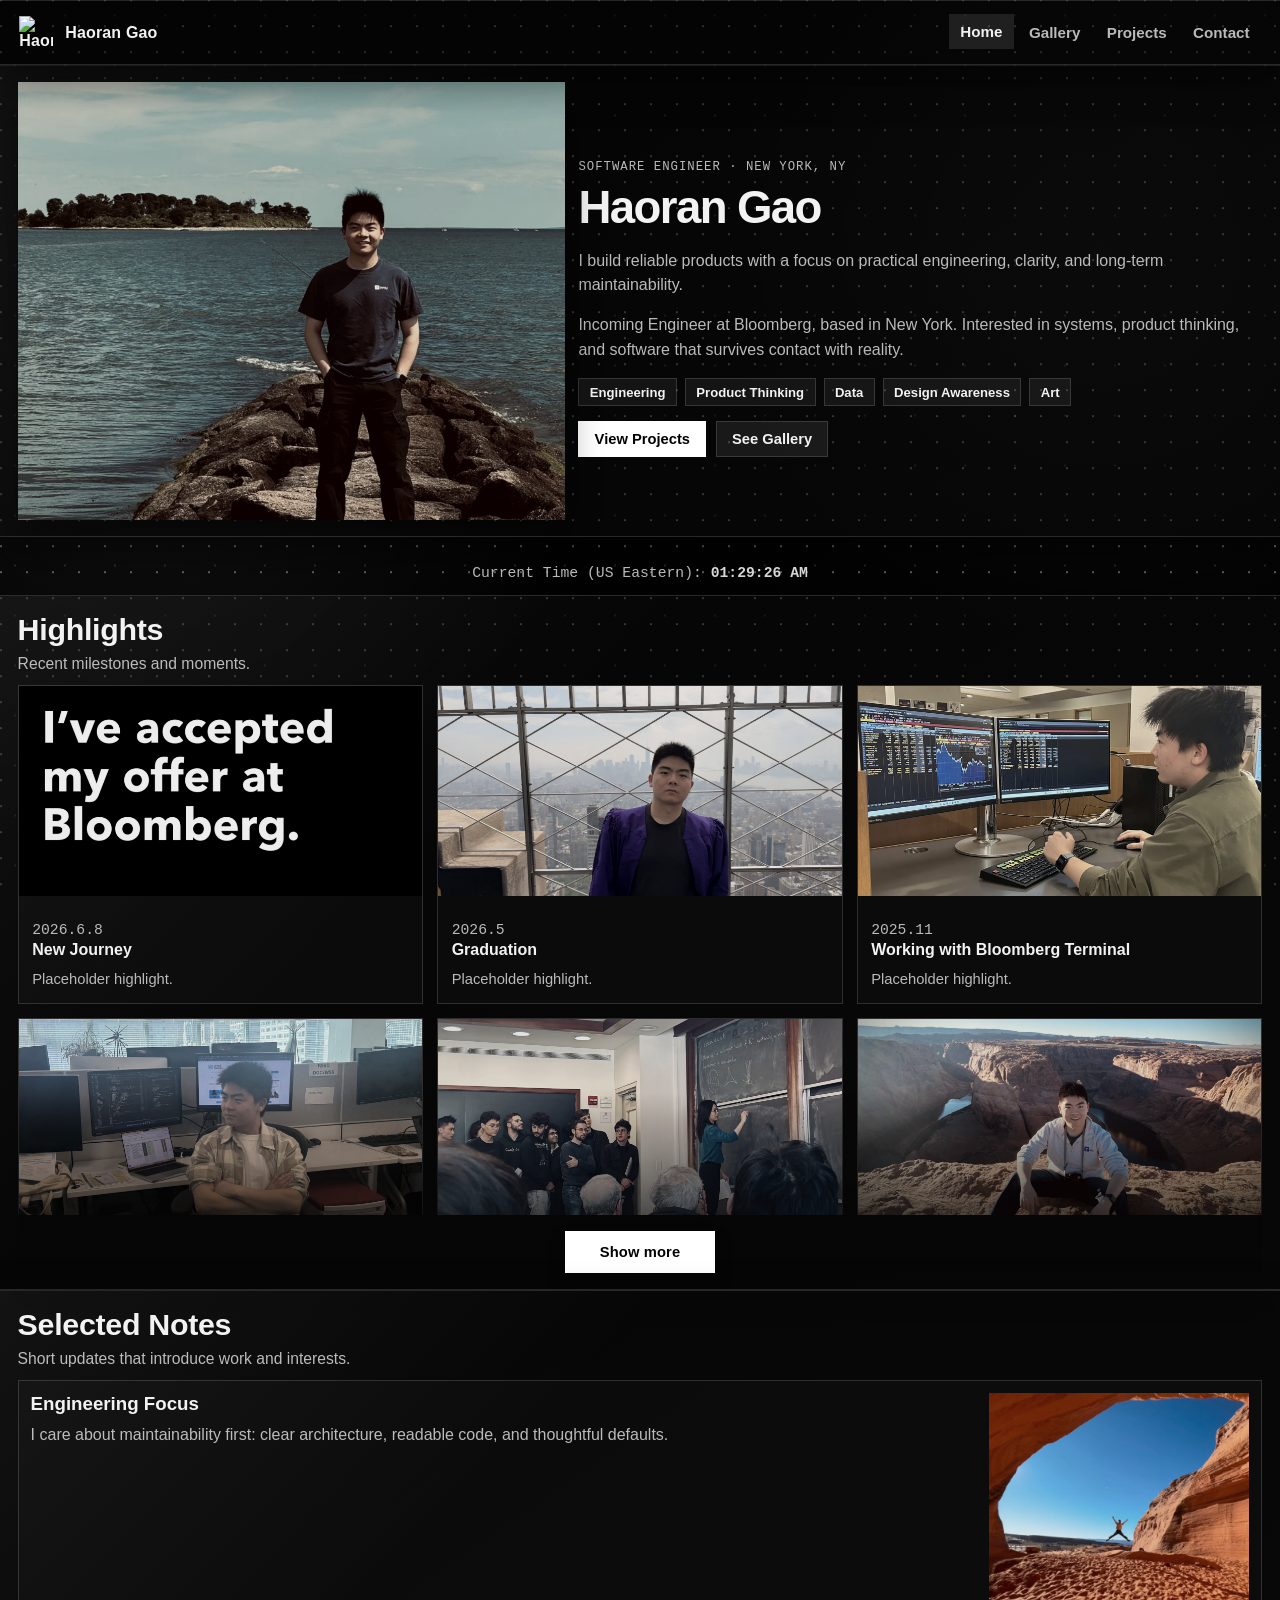
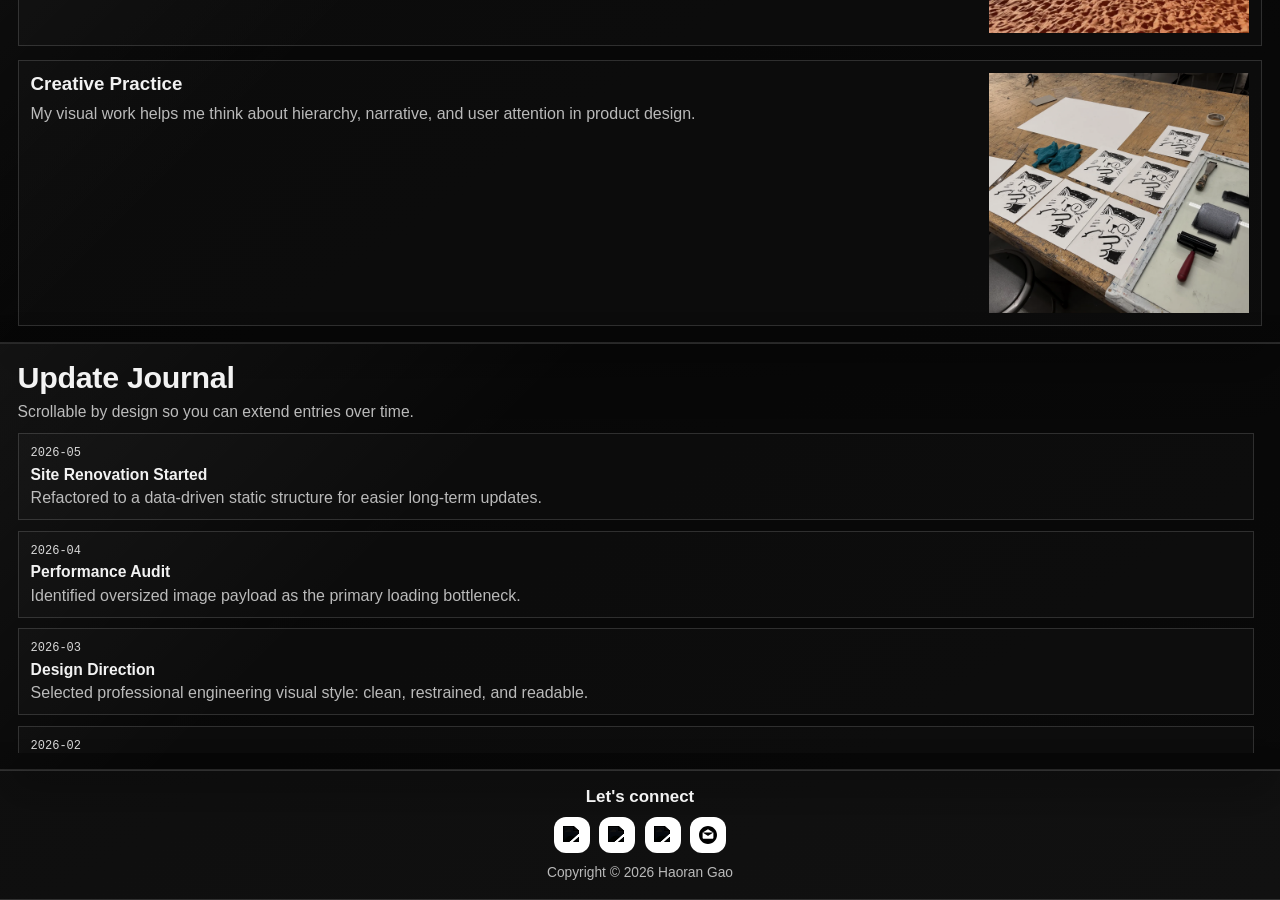
==== commit 12c24bd8: "Added highlights button" ====
--- a/index.html
+++ b/index.html
@@ -57,7 +57,10 @@
           <p>Recent milestones and moments.</p>
         </div>
         <div class="highlights-shell" id="home-highlights-shell">
-          <div class="card-grid highlights-grid" id="home-highlights-grid"></div>
+          <div
+            class="card-grid highlights-grid"
+            id="home-highlights-grid"
+          ></div>
           <button
             class="highlights-toggle"
             id="highlights-toggle"
--- a/CSS/style.css
+++ b/CSS/style.css
@@ -376,9 +376,9 @@
   position: absolute;
   left: 0;
   right: 0;
-  bottom: 64px;
-  height: 140px;
-  background: linear-gradient(to bottom, rgba(0, 0, 0, 0), rgba(6, 6, 6, 0.92));
+  bottom: 0;
+  height: 180px;
+  background: linear-gradient(to bottom, rgba(0, 0, 0, 0), rgba(6, 6, 6, 0.98));
   pointer-events: none;
   opacity: 1;
   transition: opacity 0.25s ease;
@@ -390,16 +390,17 @@
 
 .highlights-toggle {
   position: relative;
-  z-index: 1;
+  z-index: 2;
   display: block;
   margin: 0.95rem auto 0;
   min-width: 150px;
   padding: 0.78rem 1rem;
   border: 1px solid var(--line);
   border-radius: 0;
-  background: rgba(255, 255, 255, 0.08);
-  color: var(--text-0);
+  background: rgb(255, 255, 255);
+  color: #000000;
   font-weight: 700;
+  font-size: 0.92rem;
   letter-spacing: 0.01em;
   cursor: pointer;
   text-align: center;
@@ -408,6 +409,10 @@
 
 .highlights-toggle:hover {
   background: rgba(255, 255, 255, 0.12);
+}
+
+.highlights-toggle:visited {
+  color: #ffffff;
 }
 
 .highlights-toggle:focus-visible {
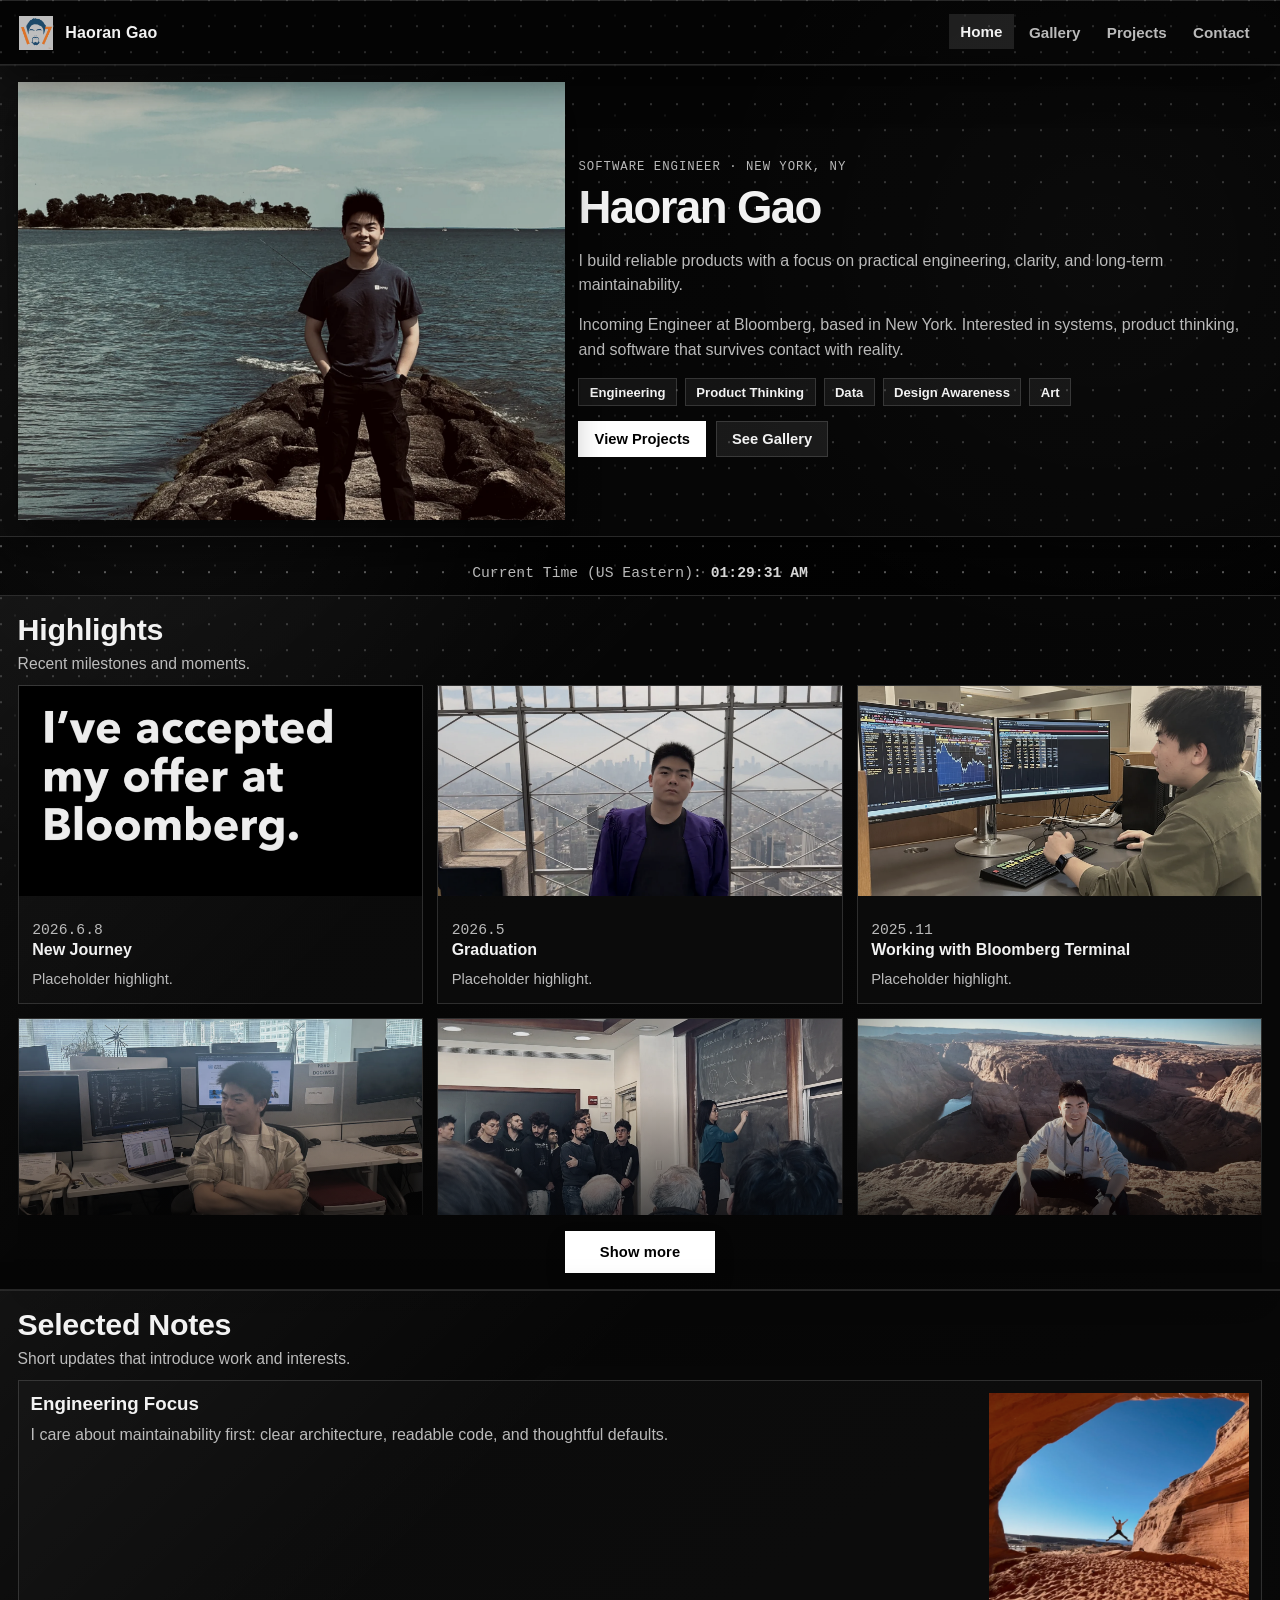
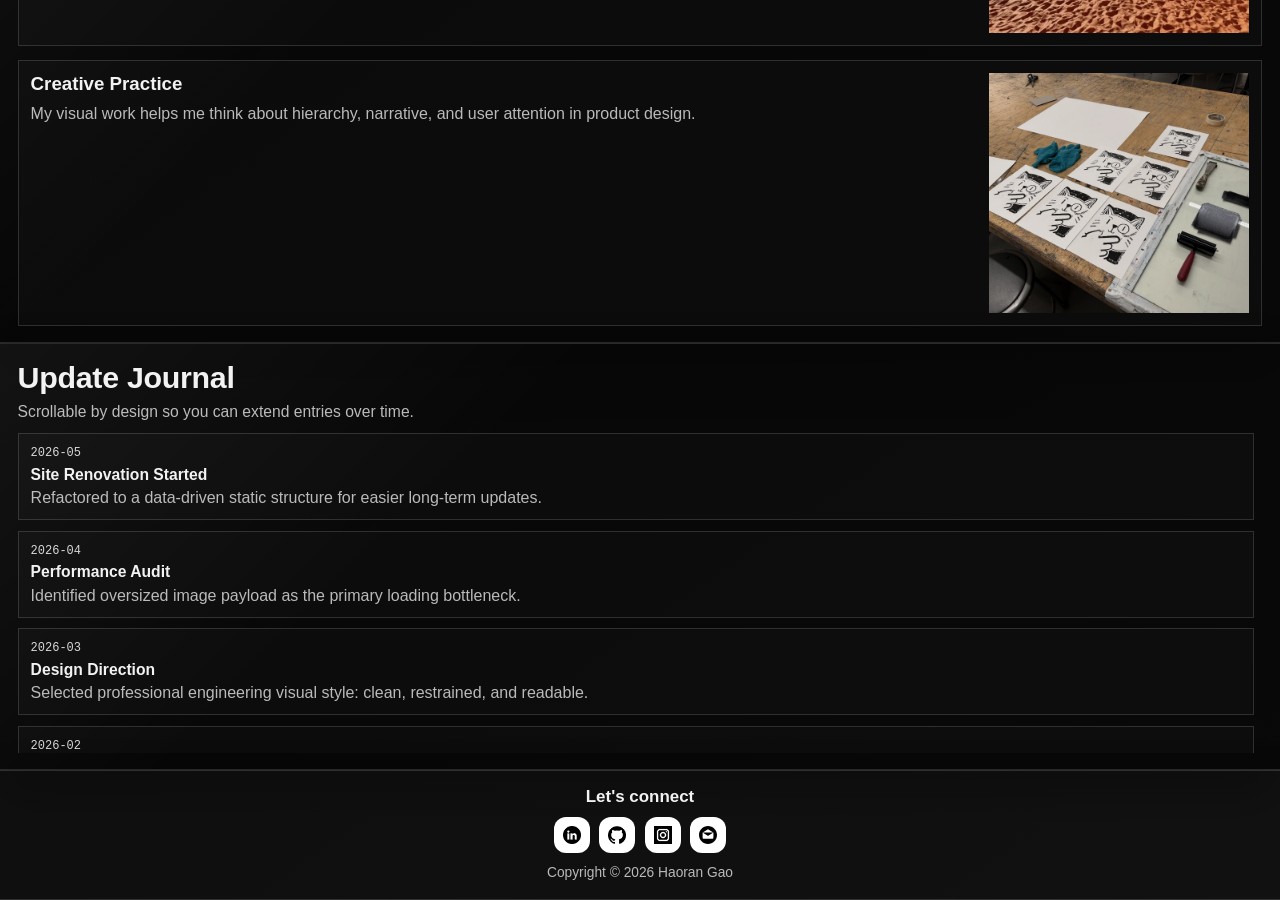
==== commit b3ed4315: "Improved SEO" ====
--- a/index.html
+++ b/index.html
@@ -3,22 +3,95 @@
   <head>
     <meta charset="UTF-8" />
     <meta name="viewport" content="width=device-width, initial-scale=1.0" />
+
+    <title>Haoran Gao | Harrison Gao | Software Engineer in New York</title>
+
     <meta
       name="description"
-      content="Haoran Gao's personal website: software engineer, builder, and artist."
+      content="Haoran Gao, also known as Harrison Gao, is a software engineer based in New York, focused on practical systems, product engineering, data, and maintainable software."
     />
-    <meta
-      name="keywords"
-      content="Haoran Gao, Software Engineer, Portfolio, Bloomberg, Projects"
-    />
+
     <meta name="author" content="Haoran Gao" />
     <meta name="robots" content="index, follow" />
-    <title>Haoran Gao | Software Engineer</title>
+    <meta name="theme-color" content="#000000" />
+
+    <link rel="canonical" href="https://haorangao.com/" />
+
+    <!-- Open Graph -->
+    <meta property="og:title" content="Haoran Gao | Software Engineer" />
+
+    <meta
+      property="og:description"
+      content="Software engineer based in New York, focused on practical systems, product engineering, data, and maintainable software."
+    />
+
+    <meta property="og:type" content="website" />
+    <meta property="og:url" content="https://haorangao.com/" />
+
+    <meta
+      property="og:image"
+      content="https://haorangao.com/assets/images/profile_pictures/profileWarm.webp"
+    />
+
+    <!-- Twitter -->
+    <meta name="twitter:card" content="summary_large_image" />
+
+    <meta name="twitter:title" content="Haoran Gao | Software Engineer" />
+
+    <meta
+      name="twitter:description"
+      content="Software engineer based in New York, focused on practical systems, product engineering, data, and maintainable software."
+    />
+
+    <meta
+      name="twitter:image"
+      content="https://haorangao.com/assets/images/profile_pictures/profileWarm.webp"
+    />
+
+    <!-- Favicon -->
     <link rel="icon" href="assets/images/favicon.ico" />
+
+    <!-- Styles -->
     <link rel="stylesheet" href="CSS/style.css" />
+
+    <!-- Scripts -->
     <script src="js/site-data.js" defer></script>
     <script src="js/script.js" defer></script>
-    <script id="schema-data" type="application/ld+json"></script>
+
+    <!-- Structured Data -->
+    <script type="application/ld+json">
+      {
+        "@context": "https://schema.org",
+        "@type": "Person",
+        "name": "Haoran Gao",
+        "alternateName": ["Harrison Gao", "HG"],
+        "jobTitle": "Software Engineer",
+        "url": "https://haorangao.com/",
+        "image": "https://haorangao.com/assets/images/profile_pictures/profileWarm.webp",
+
+        "address": {
+          "@type": "PostalAddress",
+          "addressLocality": "New York",
+          "addressRegion": "NY",
+          "addressCountry": "US"
+        },
+
+        "alumniOf": {
+          "@type": "CollegeOrUniversity",
+          "name": "New York University"
+        },
+
+        "worksFor": {
+          "@type": "Organization",
+          "name": "Bloomberg"
+        },
+
+        "sameAs": [
+          "https://github.com/HTK-G",
+          "https://www.linkedin.com/in/harrisongao/"
+        ]
+      }
+    </script>
   </head>
   <body data-page="home">
     <header class="site-header glass-panel" aria-label="Main navigation">
